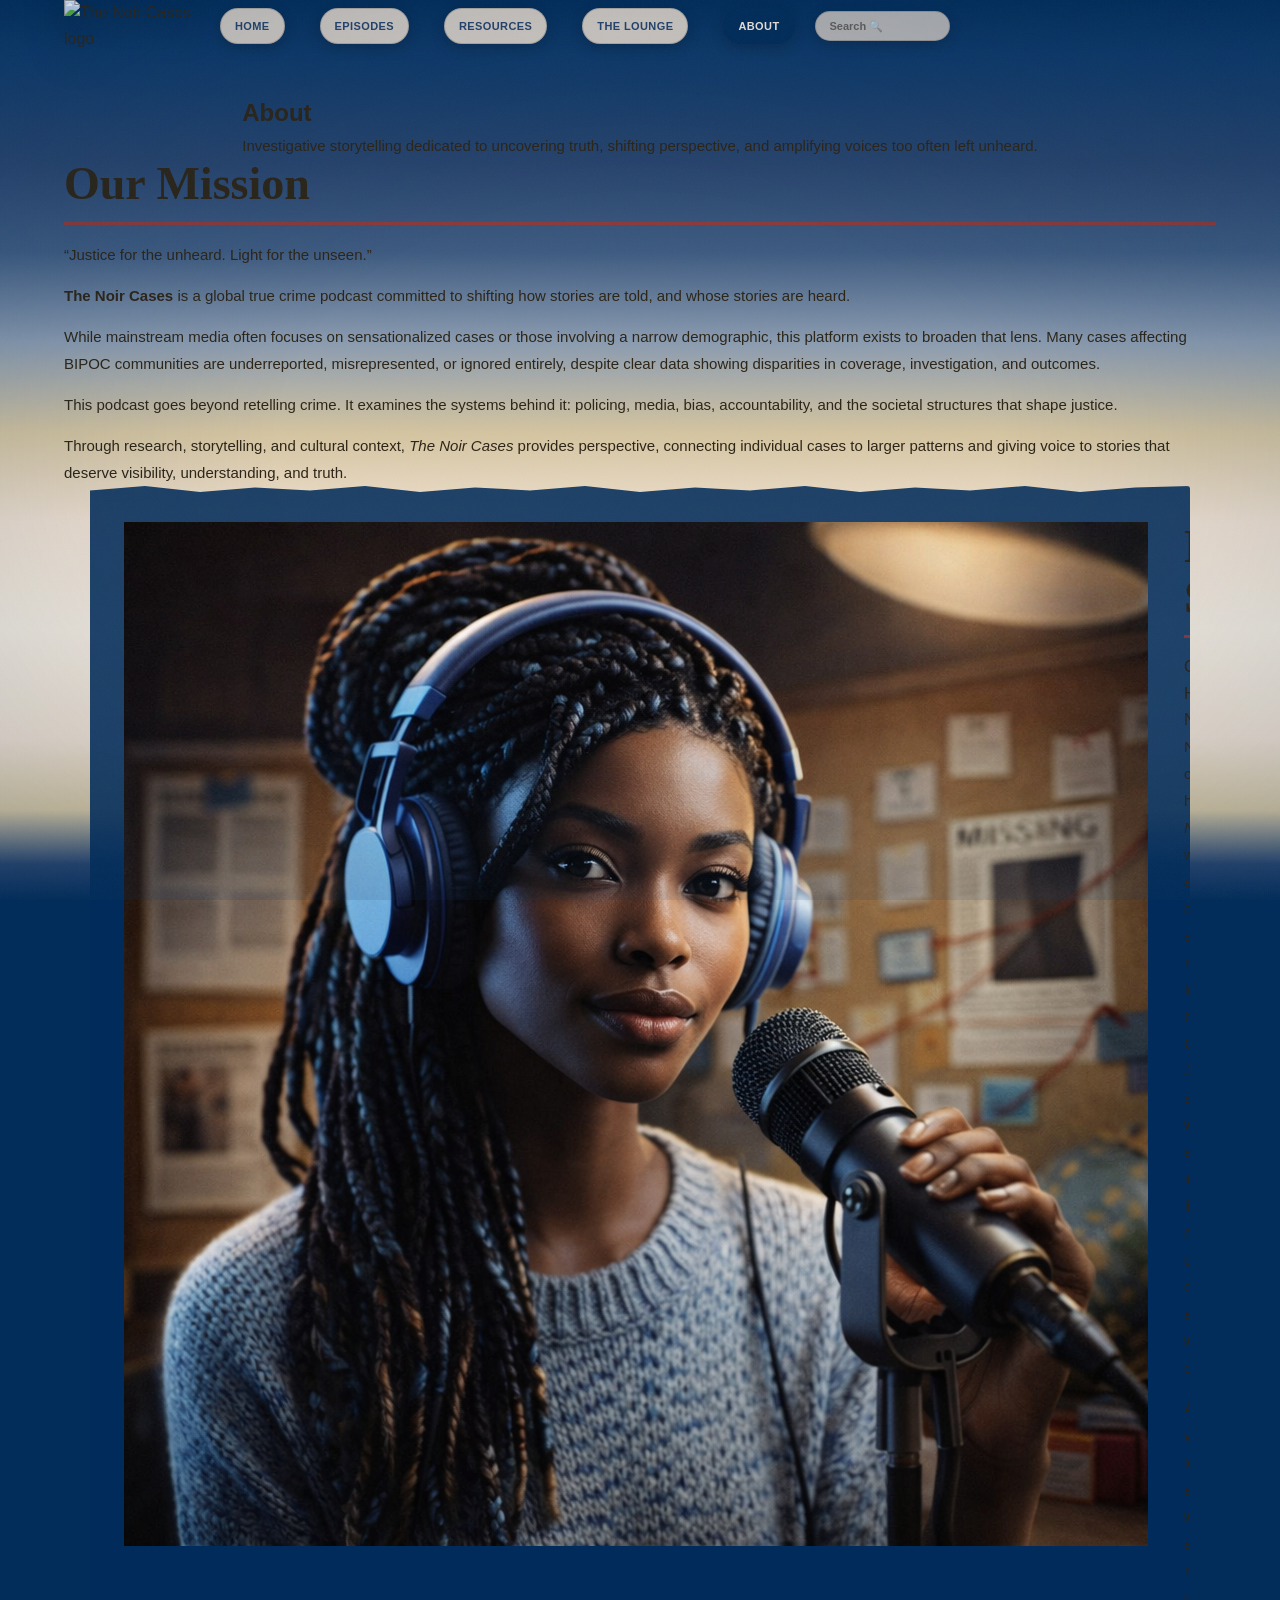
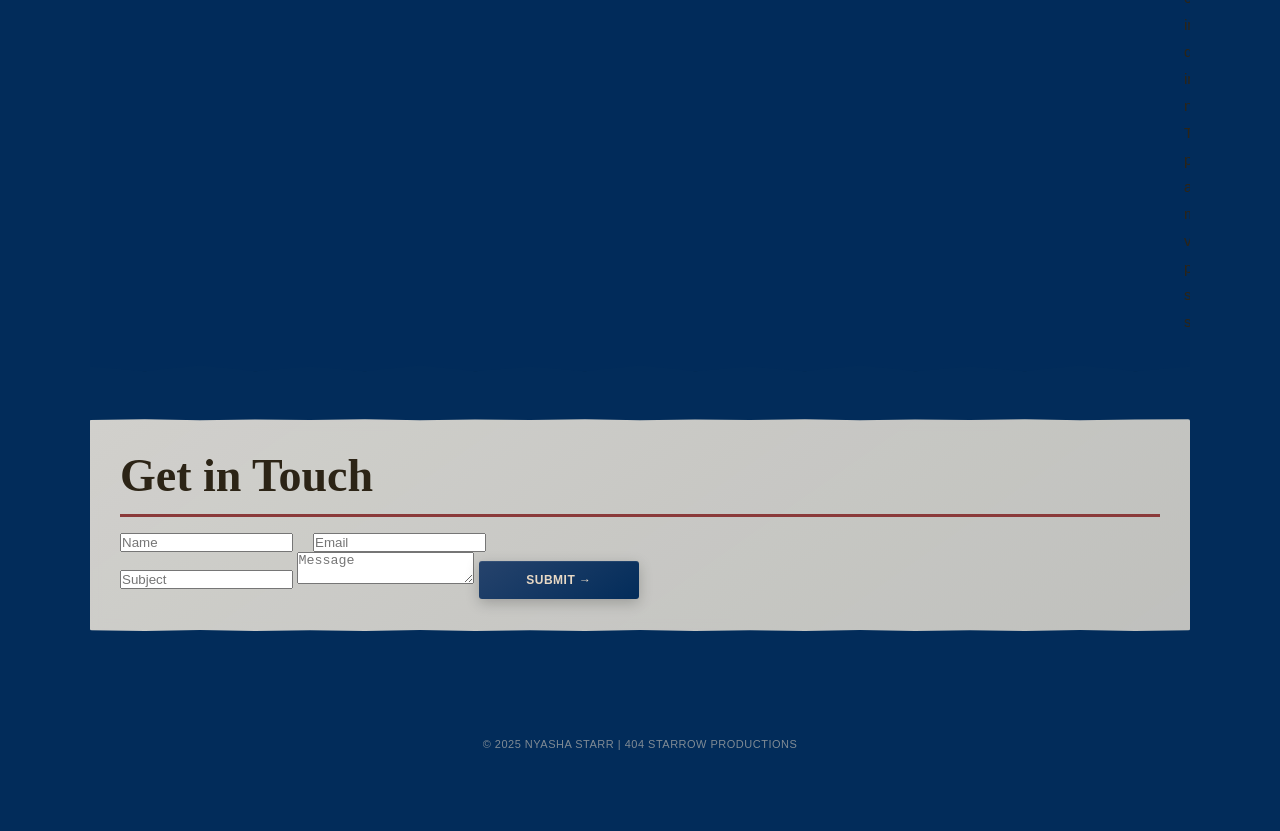
==== about.html @ 7c8471ae "module 12" ====
<!doctype html>
<html lang="en">
<head>
<meta charset="UTF-8">
<meta name="viewport" content="width=device-width, initial-scale=1.0">

<title>The Noir Cases | About</title>

<link rel="stylesheet" href="styles.css">
<link rel="stylesheet" href="about-styles.css">
</head>

<body>

<div class="grain-overlay"></div>

<div class="page">

<!-- ================= HEADER ================= -->
<header>
  <div class="header-wrapper">

    <div class="logo">
      <img src="images/logo.png" alt="The Noir Cases logo">
    </div>

    <nav>
      <div class="nav-links">
        <a href="index.html">Home</a>
        <a href="episodes.html">Episodes</a>
        <a href="resources.html">Resources</a>
        <a href="lounge.html">The Lounge</a>
        <a href="about.html" aria-current="page">About</a>
      </div>

      <div class="nav-search">
        <input type="text" placeholder="Search 🔍">
      </div>
    </nav>

  </div>
</header>

<!-- ================= HERO ================= -->
<section class="about-hero">
  <div class="about-hero-inner">
    <h1>About</h1>
    <p>
      Investigative storytelling dedicated to uncovering truth, shifting perspective,
      and amplifying voices too often left unheard.
    </p>
  </div>
</section>


<!-- ================= MISSION ================= -->
<section class="mission-section">

  <div class="mission-inner">

    <h2>Our Mission</h2>

    <p class="quote">
      “Justice for the unheard. Light for the unseen.”
    </p>

    <p>
      <strong>The Noir Cases</strong> is a global true crime podcast committed to
      shifting how stories are told, and whose stories are heard.
    </p>

    <p>
      While mainstream media often focuses on sensationalized cases or those involving
      a narrow demographic, this platform exists to broaden that lens. Many cases
      affecting BIPOC communities are underreported, misrepresented, or ignored
      entirely, despite clear data showing disparities in coverage, investigation,
      and outcomes.
    </p>

    <p>
      This podcast goes beyond retelling crime. It examines the systems behind it:
      policing, media, bias, accountability, and the societal structures that shape
      justice.
    </p>

    <p>
      Through research, storytelling, and cultural context, <em>The Noir Cases</em>
      provides perspective, connecting individual cases to larger patterns and giving
      voice to stories that deserve visibility, understanding, and truth.
    </p>

  </div>

</section>
	<!-- ================= HOST ================= -->
<section class="host-section">

  <div class="host-inner">

    <!-- IMAGE -->
    <div class="host-image">
      <img src="images/host.png" alt="Nya Starr podcast host illustration">
    </div>

    <!-- TEXT -->
    <div class="host-text">

      <h2>Nya Starr</h2>
     <span class="host-role">Creator &amp; Host — The Noir Cases</span>

      <p>
        Nya Starr is the creator and host of <em>The Noir Cases</em>, where she examines
        true crime through a systemic, research-driven lens. With a background in
        Criminal Justice and sociology, her work blends academic insight with lived
        experience to challenge how crime stories are told, and who they center.
      </p>

      <p>
        An Air Force veteran and longtime advocate, her work has always been rooted in
        confronting injustice and questioning institutional narratives. Through her
        platform, she amplifies marginalized voices and pushes beyond surface-level
        storytelling.
      </p>

    </div>

  </div>

</section>


<!-- ================= CONTACT ================= -->
<section class="contact-section">

  <div class="contact-inner">

    <h2>Get in Touch</h2>

    <form class="contact-form">

      <div class="form-row">
        <input type="text" placeholder="Name" required>
        <input type="email" placeholder="Email" required>
      </div>

      <input type="text" placeholder="Subject">

      <textarea placeholder="Message"></textarea>

      <button class="button primary">Submit →</button>

    </form>

  </div>

</section>

<!-- ================= FOOTER ================= -->
<footer>
  <p>&copy; 2025 Nyasha Starr | 404 Starrow Productions</p>
</footer>

</div>

</body>
</html>
---- styles.css ----
@charset "utf-8";

/* ═══════════════════════════════════════════
   RESET
═══════════════════════════════════════════ */
*, *::before, *::after {
  margin: 0;
  padding: 0;
  box-sizing: border-box;
}

/* ═══════════════════════════════════════════
   DESIGN TOKENS
═══════════════════════════════════════════ */
:root {
  --navy:        #022C5A;
  --navy-mid:    #26436C;
  --navy-light:  #3D5A80;
  --cream:       #F5EDE0;
  --cream-mid:   #EDD9C0;
  --cream-dark:  #D4C4A0;
  --gold:        #B8A07E;
  --crimson:     #8B3A3A;
  --crimson-dk:  #6B2A28;
  --ink:         #2C2416;
  --ink-light:   rgba(44,36,22,0.75);
  --rip: polygon(
    0% 0.3%,  5% 0%,   10% 0.4%, 15% 0.1%, 20% 0.3%, 25% 0%,
    30% 0.4%, 35% 0.1%,40% 0.3%, 45% 0%,   50% 0.4%, 55% 0.1%,
    60% 0.3%, 65% 0%,  70% 0.4%, 75% 0.1%, 80% 0.3%, 85% 0%,
    90% 0.4%, 95% 0.1%,100% 0%,
    100% 99.7%,95% 100%, 90% 99.6%,85% 100%, 80% 99.7%,75% 100%,
    70% 99.6%, 65% 100%,60% 99.7%,55% 100%, 50% 99.6%,45% 100%,
    40% 99.7%, 35% 100%,30% 99.6%,25% 100%, 20% 99.7%,15% 100%,
    10% 99.6%, 5% 100%, 0% 99.7%
  );
  --parchment-bg:   rgba(245,237,224,0.58);
  --parchment-grad: linear-gradient(145deg, rgba(245,237,224,0.65) 0%, rgba(237,227,209,0.52) 100%);
}

/* ═══════════════════════════════════════════
   BODY + PAGE WRAPPER
═══════════════════════════════════════════ */
body {
  font-family: "Inter", "Lato", Arial, sans-serif;
  font-size: 16px;
  line-height: 1.65;
  color: var(--ink);
  background-color: var(--navy);
  background-image: linear-gradient(to bottom,
    #022C5A 0%, #0D3868 6%, #26436C 18%, #3D5A80 28%,
    #8A9BB0 38%, #D4C4A0 48%, #F0E1D1 58%, #F5EDE0 70%,
    #F0E1D1 82%, #D4C4A0 90%, #26436C 96%, #022C5A 100%
  );
  background-attachment: fixed;
  overflow-x: hidden;
  min-height: 100vh;
}

.grain-overlay {
  position: fixed; inset: 0;
  pointer-events: none; z-index: 9999; opacity: 0.035;
  background-image: url("data:image/svg+xml,%3Csvg viewBox='0 0 512 512' xmlns='http://www.w3.org/2000/svg'%3E%3Cfilter id='n'%3E%3CfeTurbulence type='fractalNoise' baseFrequency='0.75' numOctaves='4' stitchTiles='stitch'/%3E%3C/filter%3E%3Crect width='100%25' height='100%25' filter='url(%23n)'/%3E%3C/svg%3E");
  background-size: 256px 256px;
}

body::after {
  content: "";
  position: fixed; inset: 0;
  pointer-events: none; z-index: 9998;
  background: radial-gradient(ellipse at center, transparent 40%, rgba(2,44,90,0.18) 100%);
}

.page {
  max-width: 1200px;
  margin: 0 auto;
  padding: 0 24px 60px;
  display: flex;
  flex-direction: column;
  align-items: center;
}

/* ═══════════════════════════════════════════
   LINKS
═══════════════════════════════════════════ */
a:link, a:visited { color: var(--navy-mid); text-decoration: none; }
a:hover  { color: var(--crimson); text-decoration: underline; }
a:active { color: var(--crimson-dk); }

.text-link {
  font-family: "Montserrat", sans-serif;
  font-weight: 700; font-size: 13px;
  color: var(--crimson); text-decoration: none;
  letter-spacing: 0.3px;
  transition: color 0.3s, letter-spacing 0.3s;
  display: inline-block;
}
.text-link:hover { color: var(--navy); letter-spacing: 0.8px; text-decoration: none; }

.search-highlight {
  outline: 2px solid var(--crimson) !important;
  outline-offset: 6px; border-radius: 4px;
}

/* ═══════════════════════════════════════════
   TYPOGRAPHY
═══════════════════════════════════════════ */
h2 {
  font-family: "Playfair Display", "Libre Baskerville", Georgia, serif;
  font-size: clamp(28px, 5vw, 46px);
  font-weight: 900; color: var(--ink);
  line-height: 1.1; margin-bottom: 16px;
  padding-bottom: 12px; border-bottom: 3px solid var(--crimson);
}
h3 {
  font-family: "Playfair Display", "Libre Baskerville", Georgia, serif;
  font-size: clamp(20px, 3vw, 26px);
  font-weight: 700; color: var(--navy);
  line-height: 1.3; margin-bottom: 16px; position: relative;
}
h3::after {
  content: "";
  display: block; width: 100%; height: 3px;
  background: #6B2A28; margin-top: 10px; border-radius: 2px;
}
h4 {
  font-family: "Libre Baskerville", Georgia, serif;
  font-size: clamp(15px, 2vw, 18px);
  font-weight: 700; color: var(--navy-mid);
  margin-top: 12px; margin-bottom: 8px; line-height: 1.4;
}
p {
  font-family: "Inter", "Lato", Arial, sans-serif;
  font-size: clamp(13px, 1.5vw, 15px);
  line-height: 1.8; color: var(--ink); margin-bottom: 14px;
}
p:last-child { margin-bottom: 0; }
.section-intro {
  font-family: "Libre Baskerville", Georgia, serif;
  font-style: italic; font-size: 15px;
  color: var(--ink-light); margin-bottom: 24px; opacity: 0.9;
}
.meta {
  font-family: "Lato", Arial, sans-serif;
  font-size: 12px; font-weight: 700; color: var(--crimson);
  text-transform: uppercase; letter-spacing: 0.6px; margin-bottom: 10px;
}
.description { font-size: 14px; color: #3A3225; line-height: 1.7; margin-bottom: 8px; }
.section-header { margin-bottom: 28px; }

/* ═══════════════════════════════════════════
   HEADER
═══════════════════════════════════════════ */
header {
  width: 100%;
  position: relative; z-index: 1000;
  animation: fadeInDown 0.6s ease forwards; margin-bottom: 40px;
}
.header-wrapper {
  display: flex;
  flex-direction: row;
  justify-content: space-between;
  align-items: center;
  gap: 16px;
  width: 100%;
}
.logo img {
  max-width: 280px;
  position: relative; z-index: 100;
  filter: drop-shadow(0 6px 18px rgba(0,0,0,0.5));
  transition: transform 0.4s;
}
.logo img:hover { transform: scale(1.03) rotate(-1deg); cursor: pointer; }


nav {
  display: flex;
  justify-content: space-between;
  align-items: center;
  width: 100%;
  flex-wrap: nowrap;
  gap: 20px;
}

.nav-links {
  display: flex;
  gap: 35px;
  align-items: center;
}

/* Original nav pill style — cream background, dark text (homepage) */
nav a {
  display: inline-block; padding: 8px 14px;
  background: rgba(240,225,209,0.88); border: 1px solid rgba(31,26,18,0.18);
  border-radius: 999px; font-family: "Montserrat", sans-serif;
  font-weight: 700; font-size: 11px; letter-spacing: 0.4px; text-transform: uppercase;
  color: #1F1A12; white-space: nowrap;
  box-shadow: 0 4px 14px rgba(0,0,0,0.20); transition: all 0.25s;
}
nav a:hover {
  background: rgba(240,225,209,1); border-color: rgba(139,58,58,0.45);
  color: var(--crimson-dk); transform: translateY(-1px); text-decoration: none;
}

/* Original search style (homepage) */
.nav-search input {
  padding: 8px 14px; border-radius: 999px;
  border: 1px solid rgba(31,26,18,0.18); background: rgba(240,225,209,0.75);
  color: #1F1A12; font-family: "Montserrat", sans-serif;
  font-size: 11px; font-weight: 700; outline: none; width: 135px;
  box-shadow: 0 4px 14px rgba(0,0,0,0.18); transition: all 0.3s;
}
.nav-search input::placeholder { color: rgba(31,26,18,0.55); }
.nav-search input:focus { border-color: var(--crimson); background: rgba(240,225,209,0.98); width: 160px; }

header nav {
  justify-content: flex-start;
}

/* ═══════════════════════════════════════════
   PARCHMENT
═══════════════════════════════════════════ */
.parchment {
  background: var(--parchment-bg);
  background-image: var(--parchment-grad);
  backdrop-filter: blur(6px);
  box-shadow: 0 10px 36px rgba(0,0,0,0.10);
  clip-path: var(--rip);
  border-radius: 2px;
  padding: 28px;
}

/* ═══════════════════════════════════════════
   TAGLINE BAR
═══════════════════════════════════════════ */
.tagline-bar {
  width: 100%; max-width: 1152px;
  margin: 0 auto 40px; padding: 14px 28px;
  background: var(--navy); border-radius: 2px;
  display: flex; flex-direction: row;
  align-items: center; justify-content: center; gap: 16px;
  box-shadow: 0 4px 18px rgba(0,0,0,0.22);
}
.tagline-bar .diamond { color: var(--gold); font-size: 14px; flex-shrink: 0; }
.tagline-bar .tagline-text {
  font-family: "Libre Baskerville", Georgia, serif;
  font-size: 15px; font-style: italic; color: var(--cream);
  text-decoration: underline; text-underline-offset: 4px;
  text-align: center; letter-spacing: 0.3px;
}

/* ═══════════════════════════════════════════
   HERO
═══════════════════════════════════════════ */
.hero {
  width: 100%; max-width: 1152px;
  margin: 20px auto 32px; padding: 20px;
  display: flex; flex-direction: row; gap: 0;
  background: var(--parchment-bg); background-image: var(--parchment-grad);
  box-shadow: 0 12px 40px rgba(0,0,0,0.12); backdrop-filter: blur(6px);
  border-radius: 2px; position: relative; z-index: 1;
  clip-path: var(--rip);
  animation: fadeInUp 0.9s ease 0.1s forwards; opacity: 0;
}
.hero-left { flex: 0 0 52%; position: relative; overflow: hidden; }
.hero-art  { position: relative; overflow: hidden; }
.hero-cover { width: 100%; height: auto; display: block; box-shadow: 0 14px 44px rgba(0,0,0,0.45); }
.hero-cover:hover { cursor: pointer; }
.hero-left::after {
  content: ""; position: absolute; top: 0; right: -1px; width: 42%; height: 100%;
  pointer-events: none; z-index: 3;
  background: linear-gradient(to right,
    rgba(245,237,224,0) 0%, rgba(245,237,224,0.5) 40%,
    rgba(245,237,224,0.88) 70%, rgba(245,237,224,1) 100%);
}
.hero-right {
  flex: 1; padding: 36px 28px;
  display: flex; flex-direction: column; justify-content: center;
  position: relative; z-index: 10;
}
.hero-right h2 { font-size: clamp(26px,4vw,44px); border-bottom: none; padding-bottom: 0; margin-bottom: 14px; }
.hero-right p  { font-family: "Libre Baskerville", Georgia, serif; font-size: 14px; color: var(--ink-light); margin-bottom: 22px; line-height: 1.75; }
.learnmore {
  display: inline-block; align-self: flex-start; padding: 12px 28px;
  background: var(--crimson); color: var(--cream);
  font-family: "Montserrat", sans-serif; font-weight: 700; font-size: 13px; letter-spacing: 0.5px;
  text-decoration: none; border-radius: 3px; border: 1px solid rgba(139,58,58,0.6);
  box-shadow: 0 4px 16px rgba(0,0,0,0.35), inset 0 1px 0 rgba(255,255,255,0.1);
  transition: all 0.3s;
}
.learnmore:hover { background: var(--cream); color: var(--navy); transform: translateY(-2px); text-decoration: none; }

/* ═══════════════════════════════════════════
   FEATURED CASE
═══════════════════════════════════════════ */
.featured-case {
  width: 100%; max-width: 1100px;
  margin: 0 auto 40px; padding: 28px 30px 32px;
  background: var(--parchment-bg); background-image: var(--parchment-grad);
  backdrop-filter: blur(6px); box-shadow: 0 10px 36px rgba(0,0,0,0.10);
  clip-path: var(--rip); border-radius: 2px;
}
.featured-container { display: flex; flex-direction: row; gap: 28px; align-items: flex-start; margin-top: 12px; }
.featured-thumb { flex: 0 0 260px; width: 260px; height: 260px; object-fit: cover; object-position: top center; border-radius: 3px; display: block; box-shadow: 0 4px 16px rgba(0,0,0,0.22); }
.featured-body { flex: 1; display: flex; flex-direction: column; min-width: 0; }
.featured-body h4 { margin-top: 0; }
.featured-btn { display: inline-block; margin-top: 16px; align-self: flex-start; padding: 12px 24px; }
.audio-wrapper { margin: 14px 0 16px; }
.audio-label { font-family: "Montserrat", sans-serif; font-size: 11px; font-weight: 700; text-transform: uppercase; letter-spacing: 0.8px; color: var(--navy-mid); margin-bottom: 6px !important; }
audio { width: 100%; display: block; accent-color: var(--crimson); }

/* ═══════════════════════════════════════════
   BUTTONS
═══════════════════════════════════════════ */
.button {
  display: inline-block; min-width: 160px;
  font-family: "Montserrat", sans-serif; font-weight: 700;
  font-size: clamp(10px, 1.2vw, 12px); letter-spacing: 0.5px;
  text-align: center; text-decoration: none; text-transform: uppercase;
  padding: 12px 20px; border-radius: 3px; border: none;
  transition: all 0.3s; cursor: pointer;
}
.button.primary {
  background: linear-gradient(145deg, var(--navy-mid), var(--navy)); color: #E8D9C5;
  box-shadow: 0 4px 14px rgba(0,0,0,0.22), inset 0 1px 0 rgba(255,255,255,0.08);
}
.button.primary:hover { transform: translateY(-2px); color: #fff; text-decoration: none; box-shadow: 0 8px 24px rgba(0,0,0,0.28); }
.button.secondary {
  background: linear-gradient(145deg, var(--crimson), var(--crimson-dk)); color: #E8D9C5;
  box-shadow: 0 4px 14px rgba(139,58,58,0.28), inset 0 1px 0 rgba(255,255,255,0.08);
}
.button.secondary:hover { transform: translateY(-2px); color: #fff; text-decoration: none; }

/* ═══════════════════════════════════════════
   RED BOXES
═══════════════════════════════════════════ */
.red-box {
  border: 2px solid var(--crimson);
  background: rgba(139,58,58,0.06);
  padding: 14px; margin: 14px 0; border-radius: 3px;
}
.red-box-inline {
  display: inline-block;
  background: var(--crimson);
  border: 2px solid var(--crimson-dk);
  padding: 5px 14px; margin: 10px 0; border-radius: 3px;
}
.red-box-inline p,
.red-box-inline strong,
.red-box-inline a {
  color: var(--cream) !important;
  margin-bottom: 0; font-size: 12px;
}
.red-box-inline a { text-decoration: underline; }
.red-box-inline a:hover { color: var(--cream-mid) !important; }

/* ═══════════════════════════════════════════
   NOIR FILES (shared: index + episodes page)
═══════════════════════════════════════════ */
.noir-files {
  width: 100%; max-width: 1100px;
  margin: 32px auto 48px; padding: 28px 30px 32px;
  background: var(--parchment-bg); background-image: var(--parchment-grad);
  backdrop-filter: blur(6px); box-shadow: 0 10px 36px rgba(0,0,0,0.10);
  clip-path: var(--rip); border-radius: 2px;
}
.noir-files-header {
  display: flex; flex-direction: row;
  align-items: center; justify-content: space-between; margin-bottom: 4px;
}
.noir-files-header h3 { margin-bottom: 0; flex: 1; }

.view-cases {
  font-family: "Montserrat", sans-serif;
  font-size: 11px; font-weight: 800; letter-spacing: 0.8px; text-transform: uppercase;
  color: var(--navy-mid); border: 1px solid var(--navy-mid);
  padding: 6px 12px; border-radius: 2px; transition: all 0.2s; white-space: nowrap;
}
.view-cases:hover { background: var(--navy); color: var(--cream); border-color: var(--navy); text-decoration: none; }

/* ── Season tabs ── */
.noir-season-tabs {
  display: flex; flex-wrap: wrap; gap: 8px; margin: 16px 0 10px;
}
.noir-season-btn {
  font-family: "Montserrat", sans-serif; font-weight: 700;
  font-size: clamp(9px, 1.1vw, 11px); text-transform: uppercase; letter-spacing: 0.5px;
  padding: 7px 16px; border-radius: 3px;
  border: 2px solid var(--crimson);
  background: transparent; color: var(--crimson);
  cursor: pointer; transition: all 0.2s;
}
.noir-season-btn.active,
.noir-season-btn:hover { background: var(--crimson); color: var(--cream); }

/* ── Category filter tabs ── */
.noir-tab-filters {
  display: flex; flex-wrap: wrap; gap: 6px; margin-bottom: 18px;
}
.noir-tab-btn {
  font-family: "Montserrat", sans-serif; font-weight: 700;
  font-size: clamp(9px, 1vw, 10px); text-transform: uppercase; letter-spacing: 0.5px;
  padding: 6px 12px; border-radius: 3px;
  background: rgba(38,67,108,0.08); border: 1px solid rgba(38,67,108,0.22);
  color: var(--navy-mid); cursor: pointer; transition: all 0.2s;
}
.noir-tab-btn.active,
.noir-tab-btn:hover { background: var(--navy); color: var(--cream); border-color: var(--navy); }

/* ── Episode grid ── */
.noir-episode-grid {
  display: grid;
  grid-template-columns: repeat(auto-fill, minmax(160px, 1fr));
  gap: 14px;
}


/* ── Episode cards ── */
.ep-card {
  display: flex; flex-direction: column;
  background: rgba(245,237,224,0.70); border: 1px solid rgba(184,160,126,0.30);
  border-radius: 3px; overflow: hidden; text-decoration: none;
  box-shadow: 0 4px 14px rgba(0,0,0,0.10);
  transition: transform 0.25s, box-shadow 0.25s; cursor: pointer;
}
.ep-card:hover { transform: translateY(-4px); box-shadow: 0 10px 28px rgba(0,0,0,0.18); text-decoration: none; }
.ep-card img {
  width: 100%; height: 130px;
  object-fit: cover; object-position: top center;
  display: block; background: var(--navy-mid);
}
.ep-card-info { padding: 8px 10px 10px; }
.ep-card-info p {
  font-family: "Montserrat", sans-serif;
  font-size: clamp(9px, 1vw, 11px); font-weight: 700;
  text-transform: uppercase; letter-spacing: 0.3px;
  color: var(--navy-mid); line-height: 1.4; margin: 0;
}

/* Season badge */
.ep-season-badge {
  display: inline-block;
  font-family: "Montserrat", sans-serif; font-size: 9px; font-weight: 800;
  text-transform: uppercase; letter-spacing: 0.6px;
  color: var(--cream); background: var(--crimson);
  padding: 2px 7px; border-radius: 2px; margin-bottom: 5px;
}
.ep-season-badge.s1 { background: var(--navy-mid); }
.ep-season-badge.s3 { background: var(--navy); }

/* Episode duration */
.ep-duration {
  display: block;
  font-family: "Lato", Arial, sans-serif; font-size: 10px;
  color: var(--ink-light); margin-bottom: 3px; letter-spacing: 0.3px;
}

/* Coming soon card */
.ep-coming { background: var(--navy) !important; border-color: rgba(184,160,126,0.20) !important; }
.ep-coming-inner {
  height: 130px; display: flex; flex-direction: column;
  align-items: center; justify-content: center; gap: 6px; padding: 12px;
}
.ep-coming-label {
  font-family: "Playfair Display", Georgia, serif;
  font-size: 13px; font-style: italic;
  color: rgba(232,217,197,0.65) !important; margin: 0 !important;
}
.ep-coming .ep-card-info p { color: rgba(232,217,197,0.75) !important; }

/* No results */
.no-results {
  grid-column: 1 / -1; text-align: center; padding: 24px;
  color: var(--ink-light); font-style: italic;
}

/* RSS states */
.rss-loading {
  text-align: center; padding: 32px 20px;
  color: var(--ink-light); font-family: "Montserrat", sans-serif;
  font-size: 13px; font-style: italic; letter-spacing: 0.4px;
}
.rss-error {
  text-align: center; padding: 20px;
  background: rgba(139,58,58,0.06);
  border: 1px solid rgba(139,58,58,0.25); border-radius: 3px;
  font-size: 14px; color: var(--crimson);
}
.rss-error a { color: var(--navy-mid); font-weight: 700; text-decoration: underline; }

/* ── Old scroll-based noir container (homepage) ── */
.noir-container { display: flex; flex-direction: row; align-items: center; gap: 8px; overflow: hidden; position: relative; }
.noir-scroll {
  display: flex; flex-direction: row; gap: 16px;
  overflow-x: auto; scroll-behavior: smooth; padding: 12px 4px 16px; flex: 1;
  -ms-overflow-style: none; scrollbar-width: none;
}
.noir-scroll::-webkit-scrollbar { display: none; }
.case-card {
  flex: 0 0 200px; display: flex; flex-direction: column; align-items: center;
  background: rgba(245,237,224,0.70); border: 1px solid rgba(184,160,126,0.3);
  border-radius: 3px; overflow: hidden;
  box-shadow: 0 4px 14px rgba(0,0,0,0.12); transition: transform 0.3s, box-shadow 0.3s; cursor: pointer;
}
.case-card:hover { transform: translateY(-4px); box-shadow: 0 10px 28px rgba(0,0,0,0.20); }
.case-card img { width: 200px; height: 200px; object-fit: cover; object-position: top center; display: block; }
.case-card p {
  font-family: "Montserrat", sans-serif; font-size: 11px; font-weight: 700;
  text-transform: uppercase; letter-spacing: 0.4px; color: var(--navy-mid);
  text-align: center; padding: 10px 10px 12px; margin: 0; line-height: 1.4;
}
.arrow {
  flex: 0 0 32px; width: 32px; height: 32px; border-radius: 50%;
  background: var(--navy); display: flex; align-items: center; justify-content: center;
  cursor: pointer; box-shadow: 0 2px 8px rgba(0,0,0,0.25);
  transition: background 0.2s, transform 0.2s; z-index: 2; user-select: none;
}
.arrow:active {
  transform: scale(0.95);
}
.arrow:hover { background: var(--crimson); transform: scale(1.1); }
.arrow::after { content: ""; display: block; width: 8px; height: 8px; border-top: 2px solid var(--cream); border-right: 2px solid var(--cream); }
.arrow.left::after  { transform: rotate(-135deg) translateX(-2px); }
.arrow.right::after { transform: rotate(45deg) translateX(-2px); }

/* ═══════════════════════════════════════════
   EPISODES PAGE — two-column layout
═══════════════════════════════════════════ */
.episodes-page { width: 100%; max-width: 1100px; }

.episodes-container {
  display: grid;
  grid-template-columns: 1fr 300px;
  gap: 28px;
  margin-top: 30px;
  align-items: start;
  width: 100%;
}

.case-spotlight { min-width: 0; }

.spotlight-media { margin: 20px 0; }
.spotlight-media img {
  width: 100%; height: auto; display: block;
  border-radius: 3px; box-shadow: 0 4px 16px rgba(0,0,0,0.22);
}

/* Sidebar: flex column stacking all three boxes */
.episodes-sidebar {
  display: flex;
  flex-direction: column;
  justify-content: flex-start;
  gap: 20px;
}
.sidebar-platforms {
  margin-top: 0;
}
.update-box img {
  width: 100%; height: auto; display: block;
  border-radius: 3px; margin-bottom: 12px;
}

/* Case file dropdowns */
.case-dropdowns { margin: 12px 0; }
.case-dropdowns details { margin-bottom: 8px; border-bottom: 1px solid rgba(44,36,22,0.10); padding-bottom: 6px; }
.case-dropdowns summary {
  font-family: "Montserrat", sans-serif; font-weight: 700;
  font-size: clamp(12px, 1.4vw, 14px);
  color: var(--crimson); text-decoration: underline;
  text-underline-offset: 3px; cursor: pointer; padding: 4px 0;
  list-style: disclosure-closed;
}
.case-dropdowns details[open] summary { list-style: disclosure-open; }
.case-dropdowns ul { padding-left: 18px; margin-top: 8px; }
.case-dropdowns li { font-size: clamp(12px, 1.3vw, 14px); margin-bottom: 4px; color: var(--ink); }

/* Tip box */
.tip-item { margin-top: 10px; padding-bottom: 8px; border-bottom: 1px solid rgba(38,67,108,0.12); }
.tip-item:last-of-type { border-bottom: none; }
.tip-item p { font-size: 13px; margin-top: 6px; color: var(--ink-light); }
.tip-summary-blue {
  font-family: "Montserrat", sans-serif; font-weight: 700;
  font-size: clamp(12px, 1.3vw, 13px); color: var(--navy-mid); cursor: pointer;
}
.tip-cta { margin-top: 16px; text-align: center; }

/* Sidebar platform pills */
.sidebar-platforms { padding: 20px 22px; }
.sidebar-platforms h3 { margin-bottom: 12px; }
.sidebar-platform-links { display: flex; flex-direction: column; gap: 8px; }
.platform-pill {
  display: block; padding: 9px 14px;
  background: var(--navy); color: var(--cream) !important;
  font-family: "Montserrat", sans-serif;
  font-size: clamp(10px, 1.2vw, 11px); font-weight: 700;
  text-transform: uppercase; letter-spacing: 0.4px;
  border-radius: 3px; text-decoration: none;
  border: 1px solid rgba(184,160,126,0.20);
  transition: background 0.2s, transform 0.15s;
}
.platform-pill:hover { background: var(--crimson); color: #fff !important; transform: translateX(3px); text-decoration: none; }

/* ═══════════════════════════════════════════
   LOUNGE
═══════════════════════════════════════════ */
.lounge-section {
  width: 100%; max-width: 1100px; margin: 0 auto 48px; padding: 32px 30px;
  background: var(--parchment-bg); background-image: var(--parchment-grad);
  backdrop-filter: blur(6px); box-shadow: 0 10px 36px rgba(0,0,0,0.10);
  clip-path: var(--rip); border-radius: 2px;
}
.blog-grid { display: flex; flex-direction: row; gap: 24px; margin-top: 4px; }
.blog-card {
  flex: 1; display: flex; flex-direction: column; padding: 24px;
  background: rgba(245,237,224,0.50);
  background-image: linear-gradient(160deg, rgba(245,237,224,0.60) 0%, rgba(237,227,209,0.45) 100%);
  border-radius: 2px; box-shadow: 0 6px 24px rgba(0,0,0,0.08);
  backdrop-filter: blur(4px); clip-path: var(--rip);
  transition: transform 0.35s, box-shadow 0.35s; overflow: hidden;
}
.blog-card:hover { transform: translateY(-4px); box-shadow: 0 14px 40px rgba(0,0,0,0.13); }
.blog-date {
  display: inline-block; font-family: "Montserrat", sans-serif;
  font-weight: 800; font-size: 10px; text-transform: uppercase; letter-spacing: 1.2px;
  color: var(--cream); background: var(--crimson); padding: 3px 10px; border-radius: 2px; margin-bottom: 12px;
}
.lounge-thumb { width: 100%; aspect-ratio: 3/2; object-fit: cover; object-position: top center; border-radius: 3px; display: block; margin: 12px 0 14px; box-shadow: 0 4px 14px rgba(0,0,0,0.20); }
.discussion-q {
  font-family: "Libre Baskerville", Georgia, serif; font-size: 13px; line-height: 1.65;
  color: var(--navy-mid); background: rgba(38,67,108,0.07);
  border-left: 3px solid var(--navy-mid); padding: 10px 14px;
  border-radius: 0; margin: 12px 0 14px !important;
}
.blog-card .text-link { margin-top: auto; padding-top: 10px; }

/* ═══════════════════════════════════════════
   RESOURCES
═══════════════════════════════════════════ */
.resources-section {
  width: 100%; max-width: 1100px; margin: 0 auto 48px; padding: 32px 30px;
  background: var(--parchment-bg); background-image: var(--parchment-grad);
  backdrop-filter: blur(6px); box-shadow: 0 10px 36px rgba(0,0,0,0.10);
  clip-path: var(--rip); border-radius: 2px;
}
.resource-grid { display: flex; flex-direction: row; border: 2px solid var(--navy-mid); margin-bottom: 24px; }
.resource-col { flex: 1; padding: 20px 18px; border-right: 2px solid var(--navy-mid); transition: background 0.3s; }
.resource-col:last-child { border-right: none; }
.resource-col:hover { background: rgba(38,67,108,0.06); }
.resource-col-title { font-family: "Montserrat", sans-serif; font-weight: 800; font-size: 11px; text-transform: uppercase; letter-spacing: 0.8px; color: var(--navy); margin-top: 0; margin-bottom: 14px; padding-bottom: 10px; border-bottom: 2px solid var(--crimson); }
.resource-col-list { list-style: none; padding: 0; margin: 0; }
.resource-col-list li { padding: 10px 0; border-bottom: 1px solid rgba(38,67,108,0.12); display: flex; flex-direction: column; gap: 2px; }
.resource-col-list li:last-child { border-bottom: none; }
.resource-col-list a { font-family: "Inter", Arial, sans-serif; font-size: 14px; font-weight: 600; color: var(--navy-mid); text-decoration: none; transition: color 0.2s; }
.resource-col-list a:hover { color: var(--crimson); }
.resource-col-list strong { font-family: "Inter", Arial, sans-serif; font-size: 14px; color: var(--navy-mid); }
.res-desc { font-family: "Inter", Arial, sans-serif; font-size: 12px; color: var(--ink-light); }
.resource-cta-wrap { text-align: center; margin-top: 8px; }

/* ═══════════════════════════════════════════
   EXPLORE / ACTIONS
═══════════════════════════════════════════ */
.explore-section { width: 100%; max-width: 1100px; margin: 0 auto 48px; padding: 32px 28px; text-align: center; }
.explore-section h3 { color: var(--ink); }
.explore-section h3::after { margin: 10px auto 0; background: linear-gradient(to right, var(--gold), var(--crimson)); }
.actions { display: flex; flex-direction: row; flex-wrap: wrap; gap: 14px; margin-top: 22px; justify-content: center; }

/* ═══════════════════════════════════════════
   HOST
═══════════════════════════════════════════ */
.host-section { width: 100%; max-width: 1100px; margin: 0 auto 48px; padding: 36px 34px; background: rgba(2,44,90,0.88); border-radius: 3px; box-shadow: 0 10px 36px rgba(0,0,0,0.25); clip-path: var(--rip); }
.host-section h3 { color: var(--cream); }
.host-section h3::after { background: linear-gradient(to right, var(--gold), transparent); }
.host-inner { display: flex; flex-direction: row; gap: 36px; align-items: flex-start; }
.host-image-wrap { position: relative; flex-shrink: 0; width: 240px; height: 240px; }
.host-canvas { position: absolute; top: 0; left: 0; width: 240px; height: 240px; z-index: 1; }
.host-photo { position: absolute; top: 22px; left: 22px; width: 196px; height: 196px; object-fit: cover; object-position: top center; border-radius: 2px; z-index: 2; box-shadow: 0 8px 24px rgba(0,0,0,0.35); }
.host-bio-text { flex: 1; min-width: 0; }
.host-bio-text p { color: rgba(232,217,197,0.88); }
.host-name { font-family: "Playfair Display", Georgia, serif; font-size: 24px; font-weight: 800; color: var(--cream); margin-top: 0; margin-bottom: 4px; }
.host-title { font-family: "Montserrat", sans-serif; font-size: 11px; font-weight: 700; text-transform: uppercase; letter-spacing: 1px; color: var(--gold); margin-bottom: 16px !important; }

/* ═══════════════════════════════════════════
   CONTACT
═══════════════════════════════════════════ */
.contact-section { width: 100%; max-width: 1100px; margin: 0 auto 48px; padding: 32px 30px; background: var(--parchment-bg); background-image: var(--parchment-grad); backdrop-filter: blur(6px); box-shadow: 0 10px 36px rgba(0,0,0,0.10); clip-path: var(--rip); border-radius: 2px; }
.form-inner { max-width: 720px; }
.form-row { display: flex; flex-direction: row; gap: 20px; }
.form-row .form-group { flex: 1; }
.form-group { margin-bottom: 18px; }
.form-group label { display: block; font-family: "Montserrat", sans-serif; font-size: 11px; font-weight: 700; text-transform: uppercase; letter-spacing: 0.7px; color: var(--navy-mid); margin-bottom: 6px; }
.optional { font-weight: 400; text-transform: none; letter-spacing: 0; font-size: 11px; color: rgba(38,67,108,0.6); }
.form-group input[type="text"],
.form-group input[type="email"],
.form-group textarea { width: 100%; padding: 11px 14px; font-family: "Inter", Arial, sans-serif; font-size: 15px; color: var(--ink); background: rgba(245,237,224,0.80); border: 1px solid rgba(184,160,126,0.45); border-radius: 3px; outline: none; transition: border-color 0.25s, background 0.25s; resize: vertical; }
.form-group input:focus,
.form-group textarea:focus { border-color: var(--crimson); background: rgba(245,237,224,0.98); }
.form-fieldset { margin-bottom: 20px; padding: 16px 18px; background: rgba(38,67,108,0.05); border: 1px solid rgba(38,67,108,0.15); border-radius: 3px; }
.fieldset-legend { font-family: "Montserrat", sans-serif; font-size: 11px; font-weight: 700; text-transform: uppercase; letter-spacing: 0.7px; color: var(--navy-mid); margin-bottom: 12px !important; }
.radio-group, .checkbox-group { display: flex; flex-direction: row; flex-wrap: wrap; gap: 10px; }
.radio-label, .check-label { display: flex; align-items: center; gap: 8px; font-family: "Inter", Arial, sans-serif; font-size: 14px; color: var(--ink); cursor: pointer; padding: 7px 12px; background: rgba(245,237,224,0.65); border: 1px solid rgba(184,160,126,0.30); border-radius: 3px; transition: all 0.2s; }
.radio-label:hover, .check-label:hover { background: rgba(245,237,224,0.95); border-color: var(--crimson); }
.radio-label input, .check-label input { accent-color: var(--crimson); cursor: pointer; }
.form-submit-btn { display: inline-block; padding: 13px 32px; background: linear-gradient(145deg, var(--crimson), var(--crimson-dk)); color: var(--cream); font-family: "Montserrat", sans-serif; font-weight: 700; font-size: 13px; letter-spacing: 0.6px; text-transform: uppercase; border: none; border-radius: 3px; cursor: pointer; margin-top: 8px; box-shadow: 0 4px 16px rgba(139,58,58,0.30), inset 0 1px 0 rgba(255,255,255,0.1); transition: all 0.3s; }
.form-submit-btn:hover { background: linear-gradient(145deg, #a04444, var(--crimson)); transform: translateY(-2px); }

/* ═══════════════════════════════════════════
   PLATFORMS BAR (footer area)
═══════════════════════════════════════════ */
.platforms {
  width: 100%; max-width: 1100px; margin: 0 auto 48px; padding: 24px 20px;
  text-align: center; background: rgba(2,44,90,0.72); border-radius: 3px;
}
.platforms h3 { color: var(--cream); font-size: 18px; margin-bottom: 16px; }
.platforms h3::after { margin: 8px auto 0; background: linear-gradient(to right, transparent, var(--gold), transparent); }
.platform-logos {
  display: flex; flex-direction: row; justify-content: center;
  align-items: center; gap: 28px;
  padding-top: 10px; border-top: 1px solid rgba(184,160,126,0.2); flex-wrap: wrap;
}
.platform-logos a { display: inline-flex; align-items: center; justify-content: center; }
.platform-logos img { width: 44px; height: auto; opacity: 0.65; transition: all 0.3s; filter: grayscale(0.3) brightness(0.85); }
.platform-logos img:hover { opacity: 1; transform: scale(1.15); filter: none; }

/* ═══════════════════════════════════════════
   TIP SECTION (used on other pages)
═══════════════════════════════════════════ */
.tip-section { width: 100%; max-width: 1100px; margin: 0 auto 48px; padding: 32px 30px; background: var(--parchment-bg); background-image: var(--parchment-grad); box-shadow: 0 10px 36px rgba(0,0,0,0.10); clip-path: var(--rip); }
.tip-grid { display: flex; gap: 40px; margin-top: 20px; }
.tip-col { flex: 1; }
.tip-col h4 { margin-top: 16px; font-size: 14px; text-transform: uppercase; color: var(--navy-mid); }
.tip-col ul { margin: 10px 0 16px; padding-left: 16px; }
.tip-col li { margin-bottom: 6px; font-size: 14px; }
.tip-col a { font-weight: 600; }

/* ═══════════════════════════════════════════
   CANVAS
═══════════════════════════════════════════ */
.noir-canvas { display: block; margin: 0 auto 8px; opacity: 0.55; }

/* ═══════════════════════════════════════════
   FOOTER
═══════════════════════════════════════════ */
footer { width: 100%; background: var(--navy); text-align: center; padding: 16px 20px; margin-top: 40px; }
footer p { font-family: "Montserrat", sans-serif; font-size: 11px; font-weight: 500; color: rgba(232,217,197,0.55); letter-spacing: 0.5px; text-transform: uppercase; }

/* ═══════════════════════════════════════════
   TOOLTIP
═══════════════════════════════════════════ */
.ui-tooltip {
  background: rgba(2,44,90,0.95) !important; color: var(--cream) !important;
  border: 1px solid var(--gold) !important; border-radius: 3px !important;
  font-family: "Inter", Arial, sans-serif !important; font-size: 12px !important;
  line-height: 1.5 !important; max-width: 260px !important;
  padding: 8px 12px !important; box-shadow: 0 4px 16px rgba(0,0,0,0.35) !important;
}

/* ═══════════════════════════════════════════
   SCROLL REVEAL
═══════════════════════════════════════════ */
.scroll-reveal { opacity: 1; transform: translateY(0); transition: opacity 0.75s ease, transform 0.75s ease; }
.scroll-reveal.animate { opacity: 0; transform: translateY(36px); }
.scroll-reveal.animate.revealed { opacity: 1; transform: translateY(0); }

/* ═══════════════════════════════════════════
   ANIMATIONS
═══════════════════════════════════════════ */
@keyframes fadeInDown { from { opacity:0; transform: translateY(-12px); } to { opacity:1; transform: translateY(0); } }
@keyframes fadeInUp   { from { opacity:0; transform: translateY(24px);  } to { opacity:1; transform: translateY(0); } }
@keyframes fadeIn     { from { opacity:0; } to { opacity:1; } }

/* ═══════════════════════════════════════════
   RESPONSIVE — 1024px (tablet landscape)
═══════════════════════════════════════════ */
@media (max-width: 1024px) {
  .hero { flex-direction: column; }
  .nav-box { flex-wrap: wrap; justify-content: center; }
  nav { flex-wrap: wrap; justify-content: center; }
  .featured-container { flex-direction: column; }
  .episodes-container { grid-template-columns: 1fr 260px; gap: 20px; }
}

/* ═══════════════════════════════════════════
   RESPONSIVE — 900px (tablet portrait)
═══════════════════════════════════════════ */
@media (max-width: 900px) {
  .episodes-container { grid-template-columns: 1fr; }
  .episodes-sidebar {
    display: grid;
    grid-template-columns: repeat(auto-fit, minmax(240px, 1fr));
    gap: 16px;
  }
  nav { flex-wrap: wrap; }
  nav a { font-size: 10px; padding: 5px 10px; }
}

/* ═══════════════════════════════════════════
   RESPONSIVE — 768px (mobile)
═══════════════════════════════════════════ */
@media (max-width: 768px) {
  .header-wrapper { flex-direction: column; align-items: flex-start; gap: 14px; }
  .logo img { max-width: 200px; }
  nav { margin-left: 0; flex-wrap: wrap; }
  .nav-box { width: 100%; justify-content: flex-start; padding: 8px 12px; }
  .nav-links { gap: 4px; flex-wrap: wrap; }
  nav a { font-size: 10px; padding: 5px 10px; }

  .hero { flex-direction: column; }
  .hero-left { flex: 1 1 100%; }
  .hero-left::after { display: none; }
  .hero-right { padding: 20px; }

  .featured-container { flex-direction: column; align-items: center; }
  .featured-thumb { flex: 0 0 auto; width: 100%; height: auto; max-height: 280px; }

  .episodes-container { grid-template-columns: 1fr; gap: 20px; }
  .episodes-sidebar { display: flex; flex-direction: column; }

  .noir-files-header { flex-direction: column; align-items: flex-start; gap: 10px; }
  .noir-episode-grid { grid-template-columns: repeat(auto-fill, minmax(130px, 1fr)); gap: 10px; }

  .blog-grid { flex-direction: column; }
  .resource-grid { flex-direction: column; }
  .resource-col { border-right: none; border-bottom: 2px solid var(--navy-mid); }
  .resource-col:last-child { border-bottom: none; }

  .host-inner { flex-direction: column; align-items: center; }
  .form-row { flex-direction: column; gap: 0; }
  .radio-group, .checkbox-group { flex-direction: column; }
  .actions { flex-direction: column; align-items: center; }
  .button { min-width: 240px; }
  .tagline-bar { flex-direction: column; gap: 8px; }
  .tip-grid { flex-direction: column; gap: 20px; }
  .platform-logos { gap: 16px; }
}

/* ═══════════════════════════════════════════
   RESPONSIVE — 480px (small phone)
═══════════════════════════════════════════ */
@media (max-width: 480px) {
  .page { padding: 0 12px 40px; }
  h2 { font-size: 24px; }
  h3 { font-size: 20px; }
  .parchment { clip-path: none; padding: 16px; }
  .noir-files { clip-path: none; padding: 16px; }
  .noir-episode-grid { grid-template-columns: repeat(2, 1fr); gap: 8px; }
  .noir-season-btn { font-size: 9px; padding: 5px 10px; }
  .noir-tab-btn { font-size: 8px; padding: 4px 7px; }
  .ep-card img { height: 100px; }
  .featured-case, .lounge-section, .resources-section,
  .contact-section, .host-section { clip-path: none; padding-left: 14px; padding-right: 14px; }
}
.noir-files {
  margin-top: 40px;
}.noir-files-header {
  margin-bottom: 14px;
}

.noir-season-tabs {
  margin-bottom: 12px;
}

.noir-tab-filters {
  margin-bottom: 20px;
}

.rss-loading {
  margin-top: 30px;
  margin-bottom: 30px;
}
/* ═══════════════════════════════════════════
   RESOURCES PAGE
═══════════════════════════════════════════ */

.resources-hero,
.resource-nav-section,
.resource-category-section {
  width: 100%;
  max-width: 1100px;
  margin: 0 auto 32px;
  padding: 28px 30px 32px;
}

.support-cards-section {
  width: 100%;
  max-width: 1100px;
  margin: 0 auto 32px;
}

.support-cards-grid {
  display: grid;
  grid-template-columns: repeat(3, 1fr);
  gap: 20px;
}

.support-card {
  background: var(--parchment-bg);
  background-image: var(--parchment-grad);
  backdrop-filter: blur(6px);
  box-shadow: 0 10px 36px rgba(0,0,0,0.10);
  clip-path: var(--rip);
  border-radius: 2px;
  padding: 24px 22px;
  transition: transform 0.3s, box-shadow 0.3s;
}

.support-card:hover {
  transform: translateY(-4px);
  box-shadow: 0 14px 40px rgba(0,0,0,0.14);
}

.support-card h3 {
  margin-bottom: 12px;
}

.support-links {
  list-style: none;
  padding: 0;
  margin: 16px 0 0;
}

.support-links li {
  border-bottom: 1px solid rgba(38,67,108,0.12);
  padding: 12px 0;
  display: flex;
  flex-direction: column;
  gap: 4px;
}

.support-links li:last-child {
  border-bottom: none;
}

.support-links a {
  font-family: "Inter", Arial, sans-serif;
  font-size: 14px;
  font-weight: 700;
  color: var(--navy-mid);
  text-decoration: none;
}

.support-links a:hover {
  color: var(--crimson);
  text-decoration: none;
}

.support-links span {
  font-size: 12px;
  color: var(--ink-light);
  line-height: 1.6;
}

.resource-nav-grid {
  display: grid;
  grid-template-columns: repeat(3, 1fr);
  gap: 14px;
}

.resource-nav-card {
  display: flex;
  align-items: center;
  justify-content: center;
  min-height: 78px;
  padding: 16px;
  text-align: center;
  background: rgba(245,237,224,0.58);
  border: 2px solid var(--navy-mid);
  color: var(--navy) !important;
  font-family: "Montserrat", sans-serif;
  font-weight: 800;
  font-size: 11px;
  letter-spacing: 0.8px;
  text-transform: uppercase;
  text-decoration: none;
  border-radius: 2px;
  transition: all 0.25s;
}

.resource-nav-card:hover {
  background: rgba(38,67,108,0.08);
  border-color: var(--crimson);
  color: var(--crimson) !important;
  text-decoration: none;
  transform: translateY(-2px);
}

.resource-list-grid {
  display: grid;
  grid-template-columns: repeat(2, 1fr);
  gap: 18px;
}

.resource-item-card {
  background: rgba(245,237,224,0.52);
  background-image: linear-gradient(160deg, rgba(245,237,224,0.60) 0%, rgba(237,227,209,0.45) 100%);
  border: 1px solid rgba(38,67,108,0.16);
  box-shadow: 0 6px 24px rgba(0,0,0,0.08);
  border-radius: 2px;
  padding: 20px 18px;
  transition: transform 0.25s, box-shadow 0.25s, background 0.25s;
}

.resource-item-card:hover {
  transform: translateY(-3px);
  box-shadow: 0 12px 30px rgba(0,0,0,0.12);
  background: rgba(245,237,224,0.70);
}

.resource-item-card h4 {
  margin-top: 0;
  margin-bottom: 10px;
}

.resource-item-card h4 a {
  color: var(--navy-mid);
  text-decoration: none;
}

.resource-item-card h4 a:hover {
  color: var(--crimson);
  text-decoration: none;
}

.resource-item-card p {
  margin-bottom: 0;
  font-size: 13px;
  color: var(--ink);
  line-height: 1.75;
}

.resources-bottom-cta {
  width: 100%;
  max-width: 1100px;
  margin: 8px auto 24px;
  display: flex;
  justify-content: center;
  gap: 14px;
  flex-wrap: wrap;
}

/* Active nav page */
nav a[aria-current="page"] {
  background: var(--navy);
  color: var(--cream);
  border-color: var(--navy);
}

/* Smooth jump for anchor links */
html {
  scroll-behavior: smooth;
}

/* Responsive */
@media (max-width: 1024px) {
  .support-cards-grid {
    grid-template-columns: 1fr;
  }

  .resource-nav-grid {
    grid-template-columns: repeat(2, 1fr);
  }

  .resource-list-grid {
    grid-template-columns: 1fr;
  }


@media (max-width: 768px) {
  .resource-nav-grid {
    grid-template-columns: 1fr;
  }

  .resources-hero,
  .resource-nav-section,
  .resource-category-section {
    padding: 22px 20px 24px;
  }

  .support-card {
    clip-path: none;
    padding: 20px 18px;
  }
}

@media (max-width: 480px) {
  .resource-nav-card {
    min-height: 64px;
    font-size: 10px;
    padding: 14px;
  }

  .resource-item-card {
    padding: 16px;
  }
}
/* ═══════════════════════════════════════════════════════
   LOUNGE PAGE — BLOG GRID + CARD FIX
   Paste at the very bottom of styles.css
   Matches Figma: 2×2 grid, individual parchment cards
═══════════════════════════════════════════════════════ */

/* ── Hero heading visible on navy background ─────────── */
.lounge-h2 {
  font-family: "Playfair Display", Georgia, serif !important;
  font-size: clamp(40px, 6vw, 68px) !important;
  font-weight: 900 !important;
  color: var(--cream) !important;
  border-bottom-color: var(--crimson) !important;
  display: inline-block !important;
  text-shadow: 0 2px 14px rgba(0,0,0,0.65), 0 1px 4px rgba(0,0,0,0.80) !important;
  margin-bottom: 14px !important;
}
.lounge-sub {
  font-family: "Libre Baskerville", Georgia, serif;
  font-style: italic;
  font-size: clamp(14px, 1.6vw, 17px);
  color: var(--cream);
  text-shadow: 0 1px 8px rgba(0,0,0,0.55);
  max-width: 660px;
  margin: 0 auto;
  line-height: 1.75;
}

/* ── Featured Leon Ford section ──────────────────────── */
.lounge-hero-fix {
  width: 100%;
  max-width: 1100px;
  margin: 0 auto 36px;
  padding: 32px 30px;
  background: var(--parchment-bg);
  background-image: var(--parchment-grad);
  backdrop-filter: blur(6px);
  box-shadow: 0 10px 36px rgba(0,0,0,0.12);
  clip-path: var(--rip);
  border-radius: 2px;
  display: flex !important;
  flex-direction: row !important;
  gap: 32px !important;
  align-items: flex-start !important;
}
.lounge-hero-fix .hero-left {
  flex: 0 0 300px;
  width: 300px;
}
.lounge-hero-fix .hero-art {
  width: 100%;
}
.lounge-hero-fix .hero-cover {
  width: 100% !important;
  height: 320px !important;
  object-fit: cover !important;
  object-position: top center !important;
  border-radius: 4px !important;
  display: block !important;
  box-shadow: 0 4px 18px rgba(0,0,0,0.28) !important;
}
.lounge-hero-fix .hero-right {
  flex: 1;
  min-width: 0;
}
.lounge-hero-fix .hero-right h2 {
  font-size: clamp(20px, 2.8vw, 28px);
  margin-bottom: 14px;
  padding-bottom: 10px;
}

/* ── Blog grid: 2×2 individual cards ─────────────────── */
.blog-grid {
  display: grid !important;
  grid-template-columns: 1fr 1fr !important;
  gap: 22px !important;
  margin-top: 16px !important;
  width: 100% !important;
}

/* ── Individual card — parchment panel, image contained ─ */
.blog-card {
  display: flex !important;
  flex-direction: column !important;
  flex: unset !important;              /* remove flex:1 that was squishing cards */
  padding: 0 !important;               /* image bleeds to edges, text padded inside */
  background: rgba(245,237,224,0.56) !important;
  background-image: linear-gradient(155deg,
    rgba(245,237,224,0.68) 0%,
    rgba(237,227,209,0.50) 100%) !important;
  border-radius: 6px !important;
  box-shadow: 0 6px 28px rgba(0,0,0,0.13) !important;
  backdrop-filter: blur(6px) !important;
  clip-path: var(--rip) !important;
  overflow: hidden !important;
  transition: transform 0.3s ease, box-shadow 0.3s ease !important;
}
.blog-card:hover {
  transform: translateY(-5px) !important;
  box-shadow: 0 16px 42px rgba(0,0,0,0.18) !important;
}

/* Image fills top of card, fixed height, no overflow */
.blog-card > img,
.blog-card .lounge-thumb {
  width: 100% !important;
  height: 200px !important;
  object-fit: cover !important;
  object-position: center !important;
  border-radius: 0 !important;       /* flush with card edges */
  display: block !important;
  margin: 0 0 0 0 !important;
  box-shadow: none !important;
  flex-shrink: 0 !important;
}

/* Text content area inside card */
.blog-card .meta,
.blog-card h4,
.blog-card p,
.blog-card .blog-date,
.blog-card .button,
.blog-card .discussion-q,
.blog-card .lounge-actions {
  padding-left: 20px;
  padding-right: 20px;
}
.blog-card .meta {
  display: block !important;
  margin-top: 14px !important;
  padding-top: 0 !important;
}
.blog-card h4 {
  margin-top: 8px !important;
  margin-bottom: 8px !important;
}
.blog-card p {
  margin-bottom: 8px !important;
  flex: 1 !important;       /* pushes date + button to bottom */
}
.blog-card .blog-date {
  display: block !important;
  margin-top: 4px !important;
  margin-bottom: 12px !important;
  background: none !important;
  color: var(--ink-light) !important;
  font-size: 11px !important;
  font-family: "Lato", sans-serif !important;
  font-weight: 400 !important;
  letter-spacing: 0.3px !important;
  text-transform: none !important;
  padding-left: 20px !important;
  padding-right: 20px !important;
}
.blog-card .button {
  margin: 0 20px 18px !important;
  align-self: flex-start !important;
}

/* Discussion question inside episode cards */
.blog-card .discussion-q {
  margin: 10px 0 !important;
  padding: 10px 20px !important;
  border-left: 3px solid var(--navy-mid) !important;
  background: rgba(38,67,108,0.07) !important;
}

/* Action buttons row */
.lounge-actions {
  display: flex;
  flex-wrap: wrap;
  gap: 10px;
  padding: 0 20px 18px !important;
  margin-top: 4px !important;
}
.lounge-actions .button {
  margin: 0 !important;
}

/* ── Signup strip ─────────────────────────────────────── */
.signup-inner {
  max-width: 520px;
  margin: 0 auto;
  text-align: center;
  padding: 32px 28px;
}
.signup-form {
  display: flex;
  gap: 10px;
  justify-content: center;
  flex-wrap: wrap;
  margin: 16px 0 10px;
}
.signup-form input[type="email"] {
  padding: 10px 18px;
  border-radius: 999px;
  border: 1px solid rgba(31,26,18,0.22);
  background: rgba(245,237,224,0.85);
  font-family: "Inter", sans-serif;
  font-size: 14px;
  width: 240px;
  outline: none;
  transition: border-color 0.25s, background 0.25s;
}
.signup-form input[type="email"]:focus {
  border-color: var(--crimson);
  background: rgba(245,237,224,1);
}

/* ── Responsive: single column on small screens ───────── */
@media (max-width: 760px) {
  .blog-grid {
    grid-template-columns: 1fr !important;
  }
  .lounge-hero-fix {
    flex-direction: column !important;
  }
  .lounge-hero-fix .hero-left {
    flex: 0 0 auto !important;
    width: 100% !important;
  }
  .lounge-hero-fix .hero-cover {
    height: 240px !important;
  }
}
	/* ================================
   ABOUT PAGE SYSTEM
================================ */

/* HERO */
.about-hero {
  text-align: center;
  margin: 50px auto;
}

.about-hero-inner {
  max-width: 900px;
  margin: auto;
  padding: 30px;

  background: rgba(245,237,224,0.8);
  backdrop-filter: blur(8px);

  border-radius: 10px;
  box-shadow: 0 15px 40px rgba(0,0,0,0.25);
}

.about-hero h1 {
  font-size: 48px;
  color: var(--navy);
  margin-bottom: 10px;
}

.about-hero p {
  font-style: italic;
  color: var(--ink);
}

/* HOST */
.host-section {
  max-width: 1100px;
  margin: 60px auto;
  padding: 0 20px;
}

.host-inner {
  display: grid;
  grid-template-columns: 1fr 1.2fr;
  gap: 40px;

  background: rgba(245,237,224,0.85);
  padding: 30px;
  border-radius: 10px;

  box-shadow: 0 15px 40px rgba(0,0,0,0.25);
}

.host-image img {
  width: 100%;
  height: 320px;
  object-fit: cover;
  border-radius: 8px;
}

.host-text h2 {
  color: var(--navy);
  font-size: 28px;
}

.host-role {
  display: block;
  color: var(--crimson);
  font-size: 12px;
  text-transform: uppercase;
  margin-bottom: 12px;
}

.host-text p {
  line-height: 1.6;
  margin-bottom: 12px;
}

/* MISSION */
.mission-section {
  max-width: 1100px;
  margin: 60px auto;
  padding: 0 20px;
}

.mission-inner {
  background: rgba(245,237,224,0.85);
  padding: 30px;
  border-radius: 10px;

  box-shadow: 0 15px 40px rgba(0,0,0,0.25);
}

.mission-inner h2 {
  text-align: center;
  color: var(--navy);
  margin-bottom: 20px;
}

.quote {
  text-align: center;
  font-style: italic;
  margin-bottom: 20px;
}

/* CONTACT */
.contact-section {
  max-width: 1100px;
  margin: 60px auto;
  padding: 0 20px;
}

.contact-inner {
  background: rgba(245,237,224,0.85);
  padding: 30px;
  border-radius: 10px;

  box-shadow: 0 15px 40px rgba(0,0,0,0.25);
}

.contact-inner h2 {
  text-align: center;
  color: var(--navy);
  margin-bottom: 20px;
}

.form-row {
  display: flex;
  gap: 10px;
}

.contact-form input,
.contact-form textarea {
  width: 100%;
  padding: 10px;
  margin-bottom: 10px;

  border-radius: 6px;
  border: 1px solid #ccc;
}

.contact-form textarea {
  height: 120px;
}

/* MOBILE */
@media (max-width: 860px) {
  .host-inner {
    grid-template-columns: 1fr;
  }

  .form-row {
    flex-direction: column;
  }
}
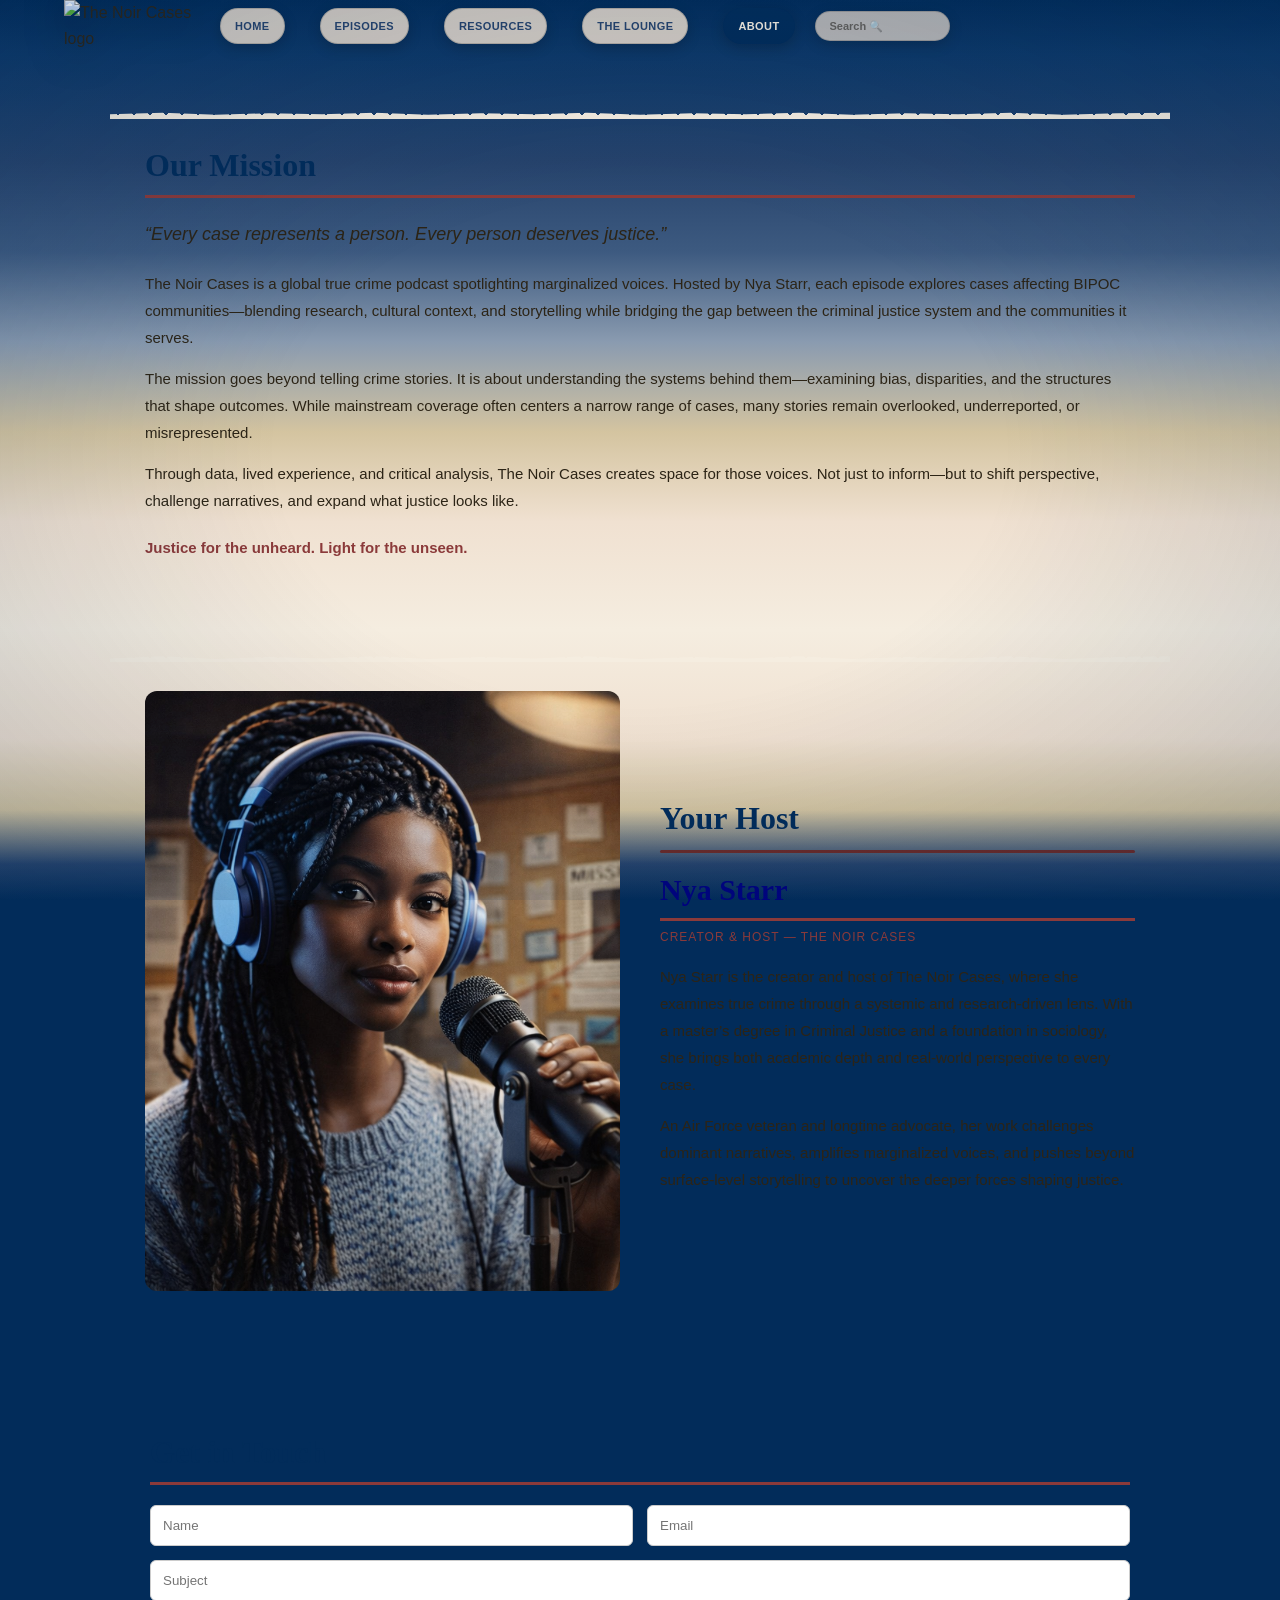
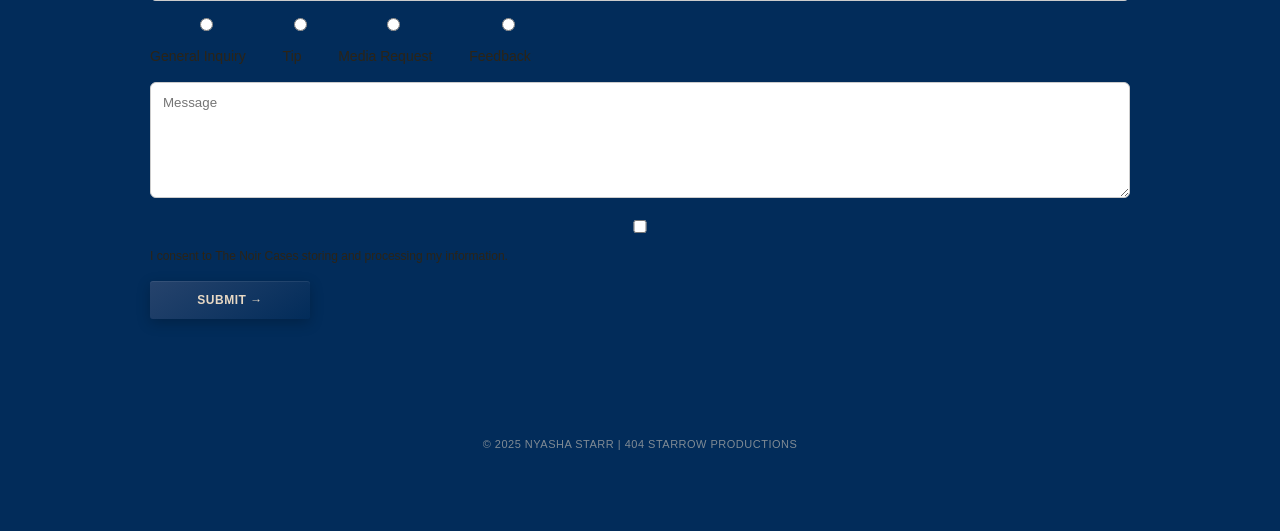
==== commit ee4bdca3: "update" ====
--- a/about.html
+++ b/about.html
@@ -11,8 +11,6 @@
 </head>
 
 <body>
-
-<div class="grain-overlay"></div>
 
 <div class="page">
 
@@ -41,86 +39,71 @@
   </div>
 </header>
 
-<!-- ================= HERO ================= -->
-<section class="about-hero">
-  <div class="about-hero-inner">
-    <h1>About</h1>
-    <p>
-      Investigative storytelling dedicated to uncovering truth, shifting perspective,
-      and amplifying voices too often left unheard.
-    </p>
-  </div>
-</section>
-
 
 <!-- ================= MISSION ================= -->
-<section class="mission-section">
+<section class="about-section">
 
-  <div class="mission-inner">
+  <div class="glass-panel parchment">
 
-    <h2>Our Mission</h2>
+    <h2 class="section-title">Our Mission</h2>
 
-    <p class="quote">
-      “Justice for the unheard. Light for the unseen.”
+    <p class="mission-quote">
+      “Every case represents a person. Every person deserves justice.”
     </p>
 
     <p>
-      <strong>The Noir Cases</strong> is a global true crime podcast committed to
-      shifting how stories are told, and whose stories are heard.
+      The Noir Cases is a global true crime podcast spotlighting marginalized voices. Hosted by Nya Starr, each episode explores cases affecting BIPOC communities—blending research, cultural context, and storytelling while bridging the gap between the criminal justice system and the communities it serves.
     </p>
 
     <p>
-      While mainstream media often focuses on sensationalized cases or those involving
-      a narrow demographic, this platform exists to broaden that lens. Many cases
-      affecting BIPOC communities are underreported, misrepresented, or ignored
-      entirely, despite clear data showing disparities in coverage, investigation,
-      and outcomes.
+      The mission goes beyond telling crime stories. It is about understanding the systems behind them—examining bias, disparities, and the structures that shape outcomes. While mainstream coverage often centers a narrow range of cases, many stories remain overlooked, underreported, or misrepresented.
     </p>
 
     <p>
-      This podcast goes beyond retelling crime. It examines the systems behind it:
-      policing, media, bias, accountability, and the societal structures that shape
-      justice.
+      Through data, lived experience, and critical analysis, The Noir Cases creates space for those voices. Not just to inform—but to shift perspective, challenge narratives, and expand what justice looks like.
     </p>
 
-    <p>
-      Through research, storytelling, and cultural context, <em>The Noir Cases</em>
-      provides perspective, connecting individual cases to larger patterns and giving
-      voice to stories that deserve visibility, understanding, and truth.
+    <p class="tagline">
+      Justice for the unheard. Light for the unseen.
     </p>
 
   </div>
 
 </section>
-	<!-- ================= HOST ================= -->
-<section class="host-section">
 
-  <div class="host-inner">
 
-    <!-- IMAGE -->
-    <div class="host-image">
-      <img src="images/host.png" alt="Nya Starr podcast host illustration">
-    </div>
+<!-- ================= HOST ================= -->
+<section class="about-section">
 
-    <!-- TEXT -->
-    <div class="host-text">
+  <div class="glass-panel parchment">
 
-      <h2>Nya Starr</h2>
-     <span class="host-role">Creator &amp; Host — The Noir Cases</span>
+    <div class="host-grid">
 
-      <p>
-        Nya Starr is the creator and host of <em>The Noir Cases</em>, where she examines
-        true crime through a systemic, research-driven lens. With a background in
-        Criminal Justice and sociology, her work blends academic insight with lived
-        experience to challenge how crime stories are told, and who they center.
-      </p>
+      <!-- IMAGE -->
+      <div class="host-image">
+        <img src="images/host.png" alt="Nya Starr podcast host illustration">
+      </div>
 
-      <p>
-        An Air Force veteran and longtime advocate, her work has always been rooted in
-        confronting injustice and questioning institutional narratives. Through her
-        platform, she amplifies marginalized voices and pushes beyond surface-level
-        storytelling.
-      </p>
+      <!-- TEXT -->
+      <div class="host-content">
+
+        <h3 class="section-title">Your Host</h3>
+
+        <h2 class="host-name">Nya Starr</h2>
+
+       <p class="host-role">
+  CREATOR &amp; HOST — THE NOIR CASES
+</p>
+
+        <p>
+          Nya Starr is the creator and host of The Noir Cases, where she examines true crime through a systemic and research-driven lens. With a master’s degree in Criminal Justice and a foundation in sociology, she brings both academic depth and real-world perspective to every case.
+        </p>
+
+        <p>
+          An Air Force veteran and longtime advocate, her work challenges dominant narratives, amplifies marginalized voices, and pushes beyond surface-level storytelling to uncover the deeper forces shaping justice.
+        </p>
+
+      </div>
 
     </div>
 
@@ -130,11 +113,11 @@
 
 
 <!-- ================= CONTACT ================= -->
-<section class="contact-section">
+<section class="about-section">
 
-  <div class="contact-inner">
+  <div class="glass-panel">
 
-    <h2>Get in Touch</h2>
+    <h2 class="section-title">Get in Touch</h2>
 
     <form class="contact-form">
 
@@ -145,7 +128,19 @@
 
       <input type="text" placeholder="Subject">
 
-      <textarea placeholder="Message"></textarea>
+      <div class="radio-group">
+        <label><input type="radio" name="reason"> General Inquiry</label>
+        <label><input type="radio" name="reason"> Tip</label>
+        <label><input type="radio" name="reason"> Media Request</label>
+        <label><input type="radio" name="reason"> Feedback</label>
+      </div>
+
+      <textarea rows="6" placeholder="Message"></textarea>
+
+      <label class="consent">
+        <input type="checkbox" required>
+        I consent to The Noir Cases storing and processing my information.
+      </label>
 
       <button class="button primary">Submit →</button>
 
@@ -154,6 +149,7 @@
   </div>
 
 </section>
+
 
 <!-- ================= FOOTER ================= -->
 <footer>
--- a/styles.css
+++ b/styles.css
@@ -70,16 +70,12 @@
   pointer-events: none; z-index: 9998;
   background: radial-gradient(ellipse at center, transparent 40%, rgba(2,44,90,0.18) 100%);
 }
-
 .page {
   max-width: 1200px;
   margin: 0 auto;
   padding: 0 24px 60px;
-  display: flex;
-  flex-direction: column;
-  align-items: center;
-}
-
+  display: block; 
+}
 /* ═══════════════════════════════════════════
    LINKS
 ═══════════════════════════════════════════ */
@@ -871,118 +867,87 @@
    RESOURCES PAGE
 ═══════════════════════════════════════════ */
 
-.resources-hero,
-.resource-nav-section,
-.resource-category-section {
+.resources-page-header,
+.resource-main-section {
   width: 100%;
   max-width: 1100px;
   margin: 0 auto 32px;
   padding: 28px 30px 32px;
 }
 
-.support-cards-section {
+.resources-header-inner {
+  max-width: 820px;
+  margin: 0 auto;
+  text-align: center;
+}
+
+.resources-page-header h2 {
+  border-bottom: none;
+  padding-bottom: 0;
+  margin-bottom: 14px;
+}
+
+.resources-subtitle {
+  font-family: "Libre Baskerville", Georgia, serif;
+  font-size: 15px;
+  line-height: 1.8;
+  color: var(--ink-light);
+  max-width: 760px;
+  margin: 0 auto;
+}
+
+/* Emergency Banner */
+.emergency-banner {
   width: 100%;
   max-width: 1100px;
   margin: 0 auto 32px;
 }
 
-.support-cards-grid {
-  display: grid;
-  grid-template-columns: repeat(3, 1fr);
-  gap: 20px;
-}
-
-.support-card {
-  background: var(--parchment-bg);
-  background-image: var(--parchment-grad);
-  backdrop-filter: blur(6px);
-  box-shadow: 0 10px 36px rgba(0,0,0,0.10);
-  clip-path: var(--rip);
-  border-radius: 2px;
-  padding: 24px 22px;
-  transition: transform 0.3s, box-shadow 0.3s;
-}
-
-.support-card:hover {
-  transform: translateY(-4px);
-  box-shadow: 0 14px 40px rgba(0,0,0,0.14);
-}
-
-.support-card h3 {
-  margin-bottom: 12px;
-}
-
-.support-links {
-  list-style: none;
-  padding: 0;
-  margin: 16px 0 0;
-}
-
-.support-links li {
-  border-bottom: 1px solid rgba(38,67,108,0.12);
-  padding: 12px 0;
+.emergency-banner-inner {
   display: flex;
-  flex-direction: column;
-  gap: 4px;
-}
-
-.support-links li:last-child {
-  border-bottom: none;
-}
-
-.support-links a {
-  font-family: "Inter", Arial, sans-serif;
-  font-size: 14px;
-  font-weight: 700;
-  color: var(--navy-mid);
-  text-decoration: none;
-}
-
-.support-links a:hover {
-  color: var(--crimson);
-  text-decoration: none;
-}
-
-.support-links span {
-  font-size: 12px;
-  color: var(--ink-light);
-  line-height: 1.6;
-}
-
-.resource-nav-grid {
-  display: grid;
-  grid-template-columns: repeat(3, 1fr);
-  gap: 14px;
-}
-
-.resource-nav-card {
+  align-items: center;
+  gap: 18px;
+  padding: 22px 24px;
+  background: rgba(245,237,224,0.26);
+  border: 1px solid rgba(139,58,58,0.28);
+  box-shadow: 0 10px 30px rgba(0,0,0,0.10);
+  backdrop-filter: blur(10px);
+  -webkit-backdrop-filter: blur(10px);
+  border-radius: 10px;
+}
+
+.emergency-icon {
+  width: 52px;
+  height: 52px;
+  min-width: 52px;
   display: flex;
   align-items: center;
   justify-content: center;
-  min-height: 78px;
-  padding: 16px;
-  text-align: center;
-  background: rgba(245,237,224,0.58);
-  border: 2px solid var(--navy-mid);
-  color: var(--navy) !important;
-  font-family: "Montserrat", sans-serif;
-  font-weight: 800;
-  font-size: 11px;
-  letter-spacing: 0.8px;
-  text-transform: uppercase;
-  text-decoration: none;
-  border-radius: 2px;
-  transition: all 0.25s;
-}
-
-.resource-nav-card:hover {
-  background: rgba(38,67,108,0.08);
-  border-color: var(--crimson);
-  color: var(--crimson) !important;
-  text-decoration: none;
-  transform: translateY(-2px);
-}
-
+  background: rgba(139,58,58,0.14);
+  color: var(--crimson);
+  border: 1px solid rgba(139,58,58,0.24);
+  border-radius: 50%;
+  font-size: 24px;
+  font-weight: 700;
+}
+
+.emergency-copy h3 {
+  color: var(--crimson);
+  margin-bottom: 8px;
+}
+
+.emergency-copy h3::after {
+  display: none;
+}
+
+.emergency-copy p {
+  margin-bottom: 0;
+  font-size: 14px;
+  color: var(--ink);
+  line-height: 1.8;
+}
+
+/* Resource Section Cards */
 .resource-list-grid {
   display: grid;
   grid-template-columns: repeat(2, 1fr);
@@ -1027,6 +992,7 @@
   line-height: 1.75;
 }
 
+/* Bottom CTA */
 .resources-bottom-cta {
   width: 100%;
   max-width: 1100px;
@@ -1044,52 +1010,50 @@
   border-color: var(--navy);
 }
 
-/* Smooth jump for anchor links */
+/* Smooth jump */
 html {
   scroll-behavior: smooth;
 }
 
 /* Responsive */
 @media (max-width: 1024px) {
-  .support-cards-grid {
-    grid-template-columns: 1fr;
-  }
-
-  .resource-nav-grid {
-    grid-template-columns: repeat(2, 1fr);
-  }
-
   .resource-list-grid {
     grid-template-columns: 1fr;
   }
-
+}
 
 @media (max-width: 768px) {
-  .resource-nav-grid {
-    grid-template-columns: 1fr;
-  }
-
-  .resources-hero,
-  .resource-nav-section,
-  .resource-category-section {
+  .resources-page-header,
+  .resource-main-section {
     padding: 22px 20px 24px;
   }
 
-  .support-card {
-    clip-path: none;
+  .emergency-banner-inner {
+    flex-direction: column;
+    align-items: flex-start;
     padding: 20px 18px;
   }
+
+  .emergency-icon {
+    margin-bottom: 4px;
+  }
 }
 
 @media (max-width: 480px) {
-  .resource-nav-card {
-    min-height: 64px;
-    font-size: 10px;
-    padding: 14px;
+  .resources-page-header,
+  .resource-main-section {
+    padding: 22px 16px 24px;
   }
 
   .resource-item-card {
     padding: 16px;
+  }
+
+  .emergency-icon {
+    width: 46px;
+    height: 46px;
+    min-width: 46px;
+    font-size: 20px;
   }
 }
 /* ═══════════════════════════════════════════════════════
@@ -1317,157 +1281,184 @@
     height: 240px !important;
   }
 }
-	/* ================================
+/* ================================
    ABOUT PAGE SYSTEM
 ================================ */
 
-/* HERO */
-.about-hero {
-  text-align: center;
-  margin: 50px auto;
-}
-
-.about-hero-inner {
-  max-width: 900px;
-  margin: auto;
-  padding: 30px;
-
-  background: rgba(245,237,224,0.8);
-  backdrop-filter: blur(8px);
-
-  border-radius: 10px;
-  box-shadow: 0 15px 40px rgba(0,0,0,0.25);
-}
-
-.about-hero h1 {
-  font-size: 48px;
-  color: var(--navy);
-  margin-bottom: 10px;
-}
-
-.about-hero p {
-  font-style: italic;
-  color: var(--ink);
-}
-
-/* HOST */
-.host-section {
+.about-section {
   max-width: 1100px;
   margin: 60px auto;
   padding: 0 20px;
 }
 
-.host-inner {
+/* ================================
+   GLASS PANEL
+================================ */
+
+.glass-panel {
+  background: rgba(245,237,224,0.75);
+  backdrop-filter: blur(10px);
+
+  border-radius: 14px;
+  padding: 40px;
+
+  box-shadow:
+    0 20px 50px rgba(0,0,0,0.25),
+    inset 0 1px 0 rgba(255,255,255,0.4);
+}
+
+/* ================================
+   HEADINGS
+================================ */
+
+.section-title {
+  font-size: 32px;
+  color: var(--navy);
+  margin-bottom: 20px;
+}
+
+.mission-quote {
+  font-style: italic;
+  font-size: 18px;
+  margin-bottom: 20px;
+  color: var(--ink);
+}
+
+.tagline {
+  margin-top: 20px;
+  font-weight: bold;
+  color: var(--crimson);
+}
+
+/* ================================
+   HOST
+================================ */
+
+.host-grid {
   display: grid;
-  grid-template-columns: 1fr 1.2fr;
+  grid-template-columns: 1fr 1fr;
   gap: 40px;
-
-  background: rgba(245,237,224,0.85);
-  padding: 30px;
-  border-radius: 10px;
-
-  box-shadow: 0 15px 40px rgba(0,0,0,0.25);
+  align-items: center;
 }
 
 .host-image img {
   width: 100%;
-  height: 320px;
+  height: 600px;
   object-fit: cover;
-  border-radius: 8px;
-}
-
-.host-text h2 {
-  color: var(--navy);
-  font-size: 28px;
+  border-radius: 12px;
+}
+
+.host-name {
+  font-size: 30px;
+  color: navy;
+	font-weight: 700;
+
+  margin-bottom: 6px;
 }
 
 .host-role {
-  display: block;
   color: var(--crimson);
+  text-transform: uppercase;
   font-size: 12px;
-  text-transform: uppercase;
-  margin-bottom: 12px;
-}
-
-.host-text p {
-  line-height: 1.6;
-  margin-bottom: 12px;
-}
-
-/* MISSION */
-.mission-section {
-  max-width: 1100px;
-  margin: 60px auto;
-  padding: 0 20px;
-}
-
-.mission-inner {
-  background: rgba(245,237,224,0.85);
-  padding: 30px;
-  border-radius: 10px;
-
-  box-shadow: 0 15px 40px rgba(0,0,0,0.25);
-}
-
-.mission-inner h2 {
-  text-align: center;
-  color: var(--navy);
-  margin-bottom: 20px;
-}
-
-.quote {
-  text-align: center;
-  font-style: italic;
-  margin-bottom: 20px;
-}
-
-/* CONTACT */
-.contact-section {
-  max-width: 1100px;
-  margin: 60px auto;
-  padding: 0 20px;
-}
-
-.contact-inner {
-  background: rgba(245,237,224,0.85);
-  padding: 30px;
-  border-radius: 10px;
-
-  box-shadow: 0 15px 40px rgba(0,0,0,0.25);
-}
-
-.contact-inner h2 {
-  text-align: center;
-  color: var(--navy);
-  margin-bottom: 20px;
-}
-
-.form-row {
-  display: flex;
-  gap: 10px;
-}
+  letter-spacing: 1px;
+  margin-bottom: 15px;
+}
+
+/* ================================
+   FORM
+================================ */
 
 .contact-form input,
 .contact-form textarea {
   width: 100%;
-  padding: 10px;
-  margin-bottom: 10px;
+  padding: 12px;
+  margin-bottom: 14px;
 
   border-radius: 6px;
   border: 1px solid #ccc;
-}
-
-.contact-form textarea {
-  height: 120px;
-}
-
-/* MOBILE */
+  font-family: inherit;
+}
+
+.form-row {
+  display: grid;
+  grid-template-columns: 1fr 1fr;
+  gap: 14px;
+}
+
+.radio-group {
+  display: flex;
+  gap: 20px;
+  margin-bottom: 14px;
+  font-size: 14px;
+}
+
+.consent {
+  display: block;
+  font-size: 12px;
+  margin-bottom: 14px;
+}
+
+/* ================================
+   MOBILE
+================================ */
+
 @media (max-width: 860px) {
-  .host-inner {
+
+  .host-grid {
     grid-template-columns: 1fr;
   }
 
   .form-row {
-    flex-direction: column;
+    grid-template-columns: 1fr;
   }
+
+  .host-image img {
+    height: 400px;
+  }
+}	
+	/* ================================
+   PARCHMENT FIX (MATCH YOUR SITE)
+================================ */
+
+.parchment {
+  background: #F5EDE0 !important;
+  border-radius: 12px;
+
+  padding: 35px;
+
+  box-shadow:
+    0 20px 50px rgba(0,0,0,0.25),
+    0 4px 12px rgba(0,0,0,0.08);
+
+  position: relative;
+}
+
+/* subtle torn edge (TOP ONLY — not excessive) */
+.parchment::before {
+  content: "";
+  position: absolute;
+  top: -6px;
+  left: 0;
+  right: 0;
+  height: 12px;
+
+  background: linear-gradient(
+    -45deg,
+    #F5EDE0 8px,
+    transparent 0
+  ),
+  linear-gradient(
+    45deg,
+    #F5EDE0 8px,
+    transparent 0
+  );
+
+  background-size: 16px 12px;
+}
+
+/* REMOVE blur so it doesn’t look glassy */
+.glass-panel {
+  backdrop-filter: none !important;
+  background: none !important;
+  box-shadow: none !important;
 }
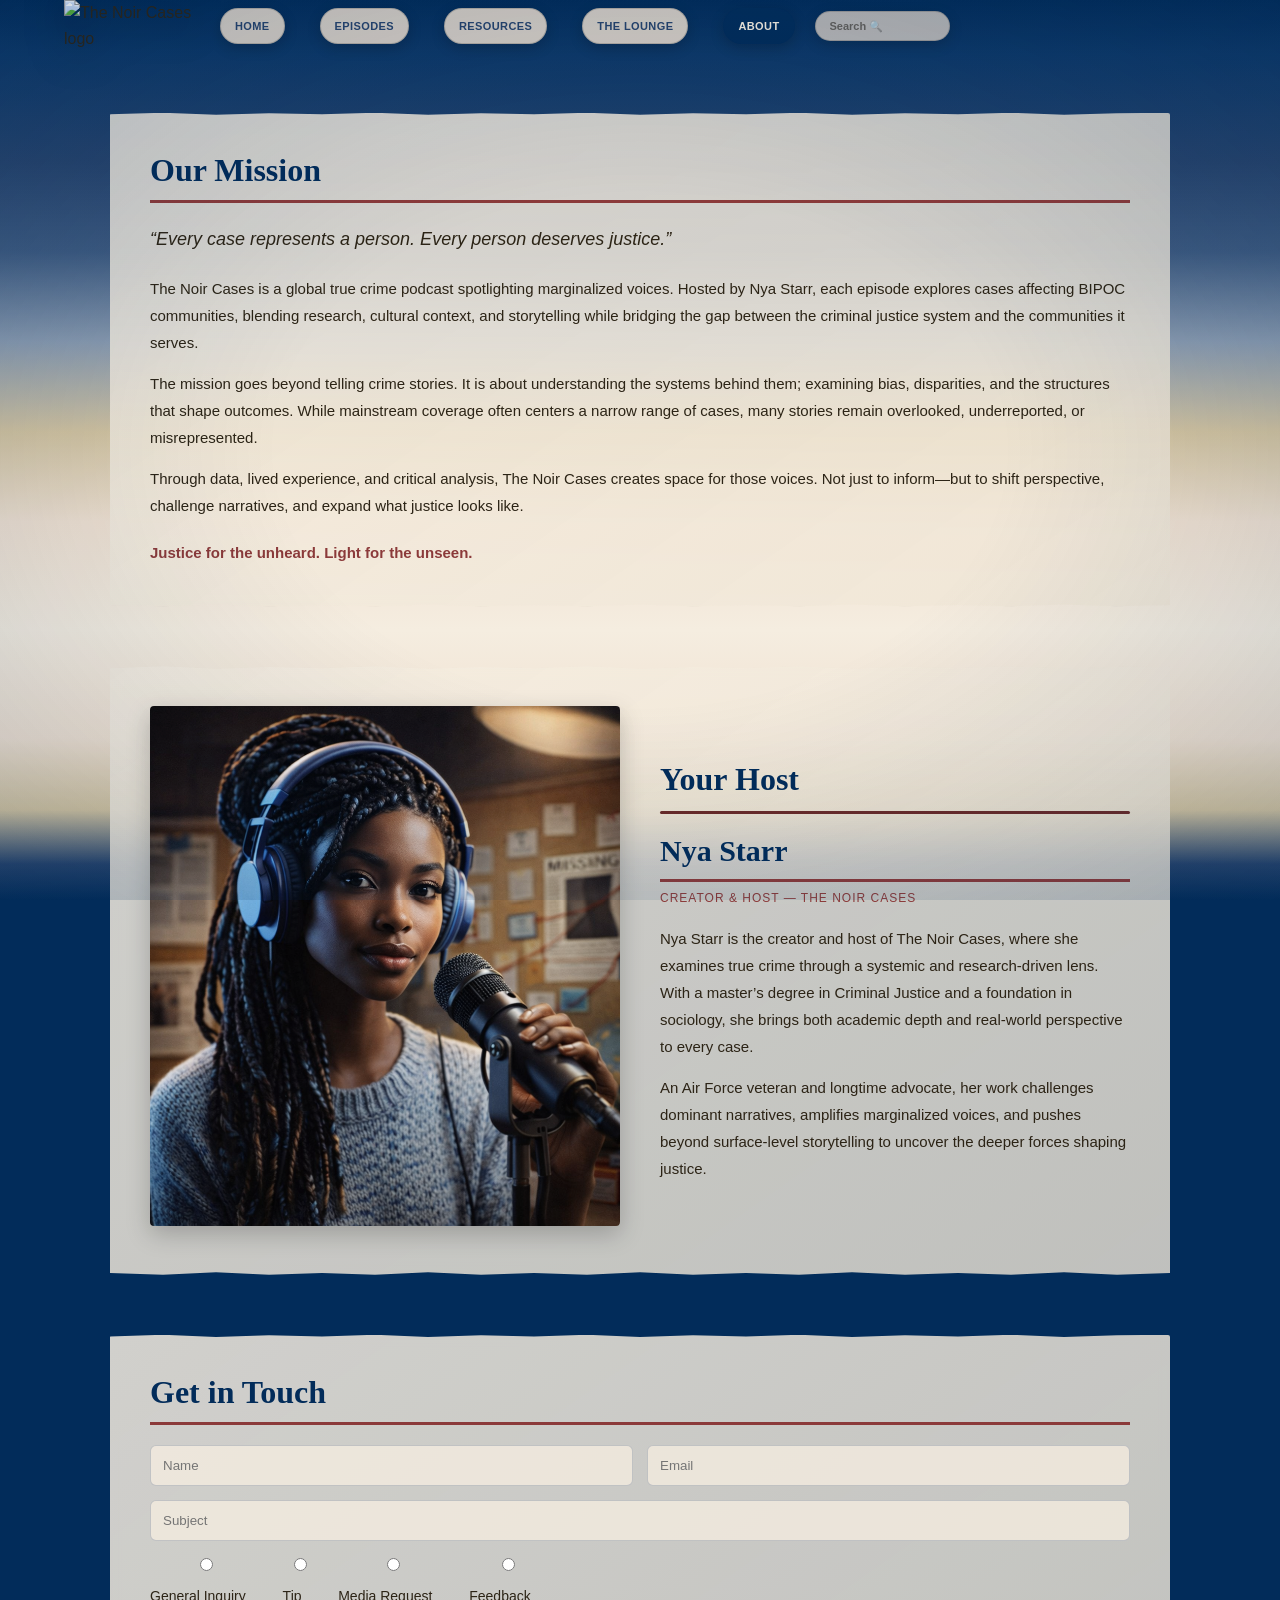
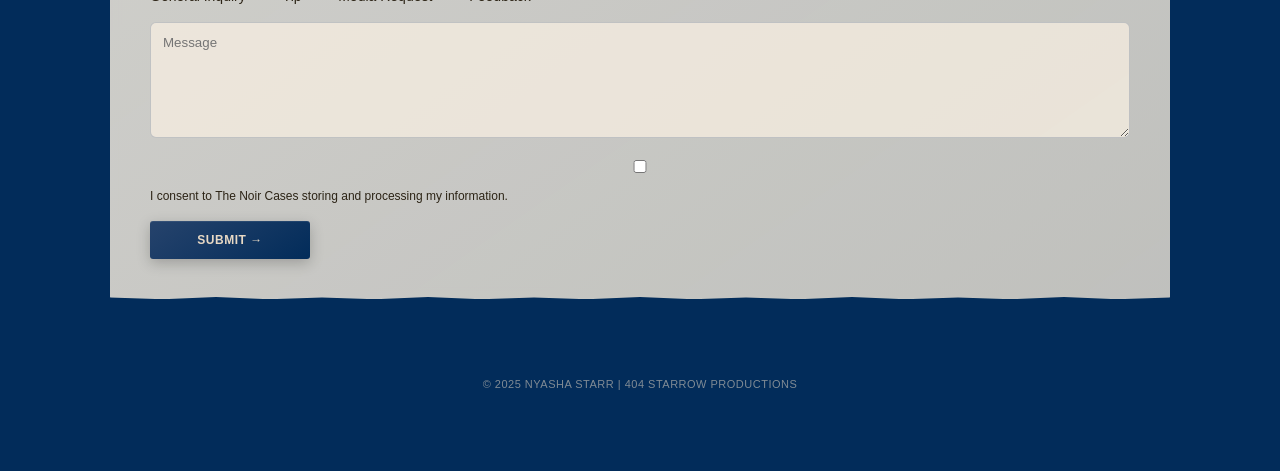
==== commit 1000a9bf: "update" ====
--- a/about.html
+++ b/about.html
@@ -52,11 +52,11 @@
     </p>
 
     <p>
-      The Noir Cases is a global true crime podcast spotlighting marginalized voices. Hosted by Nya Starr, each episode explores cases affecting BIPOC communities—blending research, cultural context, and storytelling while bridging the gap between the criminal justice system and the communities it serves.
+      The Noir Cases is a global true crime podcast spotlighting marginalized voices. Hosted by Nya Starr, each episode explores cases affecting BIPOC communities, blending research, cultural context, and storytelling while bridging the gap between the criminal justice system and the communities it serves.
     </p>
 
     <p>
-      The mission goes beyond telling crime stories. It is about understanding the systems behind them—examining bias, disparities, and the structures that shape outcomes. While mainstream coverage often centers a narrow range of cases, many stories remain overlooked, underreported, or misrepresented.
+      The mission goes beyond telling crime stories. It is about understanding the systems behind them; examining bias, disparities, and the structures that shape outcomes. While mainstream coverage often centers a narrow range of cases, many stories remain overlooked, underreported, or misrepresented.
     </p>
 
     <p>
@@ -115,8 +115,7 @@
 <!-- ================= CONTACT ================= -->
 <section class="about-section">
 
-  <div class="glass-panel">
-
+  <div class="glass-panel parchment">
     <h2 class="section-title">Get in Touch</h2>
 
     <form class="contact-form">
--- a/styles.css
+++ b/styles.css
@@ -1281,6 +1281,8 @@
     height: 240px !important;
   }
 }
+@charset "utf-8";
+
 /* ================================
    ABOUT PAGE SYSTEM
 ================================ */
@@ -1292,19 +1294,19 @@
 }
 
 /* ================================
-   GLASS PANEL
+   ABOUT PARCHMENT PANELS
+   Uses the global parchment variables
+   from styles.css
 ================================ */
 
-.glass-panel {
-  background: rgba(245,237,224,0.75);
-  backdrop-filter: blur(10px);
-
-  border-radius: 14px;
+.about-section .glass-panel.parchment {
+  background: var(--parchment-bg);
+  background-image: var(--parchment-grad);
+  backdrop-filter: blur(6px);
+  box-shadow: 0 10px 36px rgba(0,0,0,0.10);
+  clip-path: var(--rip);
+  border-radius: 2px;
   padding: 40px;
-
-  box-shadow:
-    0 20px 50px rgba(0,0,0,0.25),
-    inset 0 1px 0 rgba(255,255,255,0.4);
 }
 
 /* ================================
@@ -1343,16 +1345,16 @@
 
 .host-image img {
   width: 100%;
-  height: 600px;
+  height: 520px;
   object-fit: cover;
-  border-radius: 12px;
+  border-radius: 4px;
+  box-shadow: 0 8px 24px rgba(0,0,0,0.22);
 }
 
 .host-name {
   font-size: 30px;
-  color: navy;
-	font-weight: 700;
-
+  color: var(--navy);
+  font-weight: 700;
   margin-bottom: 6px;
 }
 
@@ -1373,10 +1375,17 @@
   width: 100%;
   padding: 12px;
   margin-bottom: 14px;
-
   border-radius: 6px;
-  border: 1px solid #ccc;
+  border: 1px solid rgba(38,67,108,0.22);
+  background: rgba(245,237,224,0.78);
   font-family: inherit;
+}
+
+.contact-form input:focus,
+.contact-form textarea:focus {
+  outline: none;
+  border-color: var(--crimson);
+  background: rgba(245,237,224,0.95);
 }
 
 .form-row {
@@ -1387,9 +1396,15 @@
 
 .radio-group {
   display: flex;
+  flex-wrap: wrap;
   gap: 20px;
   margin-bottom: 14px;
   font-size: 14px;
+}
+
+.radio-group input,
+.consent input {
+  accent-color: var(--crimson);
 }
 
 .consent {
@@ -1403,7 +1418,6 @@
 ================================ */
 
 @media (max-width: 860px) {
-
   .host-grid {
     grid-template-columns: 1fr;
   }
@@ -1415,50 +1429,28 @@
   .host-image img {
     height: 400px;
   }
-}	
-	/* ================================
-   PARCHMENT FIX (MATCH YOUR SITE)
-================================ */
-
-.parchment {
-  background: #F5EDE0 !important;
-  border-radius: 12px;
-
-  padding: 35px;
-
-  box-shadow:
-    0 20px 50px rgba(0,0,0,0.25),
-    0 4px 12px rgba(0,0,0,0.08);
-
-  position: relative;
-}
-
-/* subtle torn edge (TOP ONLY — not excessive) */
-.parchment::before {
-  content: "";
-  position: absolute;
-  top: -6px;
-  left: 0;
-  right: 0;
-  height: 12px;
-
-  background: linear-gradient(
-    -45deg,
-    #F5EDE0 8px,
-    transparent 0
-  ),
-  linear-gradient(
-    45deg,
-    #F5EDE0 8px,
-    transparent 0
-  );
-
-  background-size: 16px 12px;
-}
-
-/* REMOVE blur so it doesn’t look glassy */
-.glass-panel {
-  backdrop-filter: none !important;
-  background: none !important;
-  box-shadow: none !important;
+
+  .about-section .glass-panel.parchment {
+    padding: 28px;
+  }
+}
+
+@media (max-width: 480px) {
+  .about-section {
+    margin: 36px auto;
+    padding: 0 12px;
+  }
+
+  .about-section .glass-panel.parchment {
+    clip-path: none;
+    padding: 20px;
+  }
+
+  .section-title {
+    font-size: 26px;
+  }
+
+  .host-image img {
+    height: 320px;
+  }
 }
